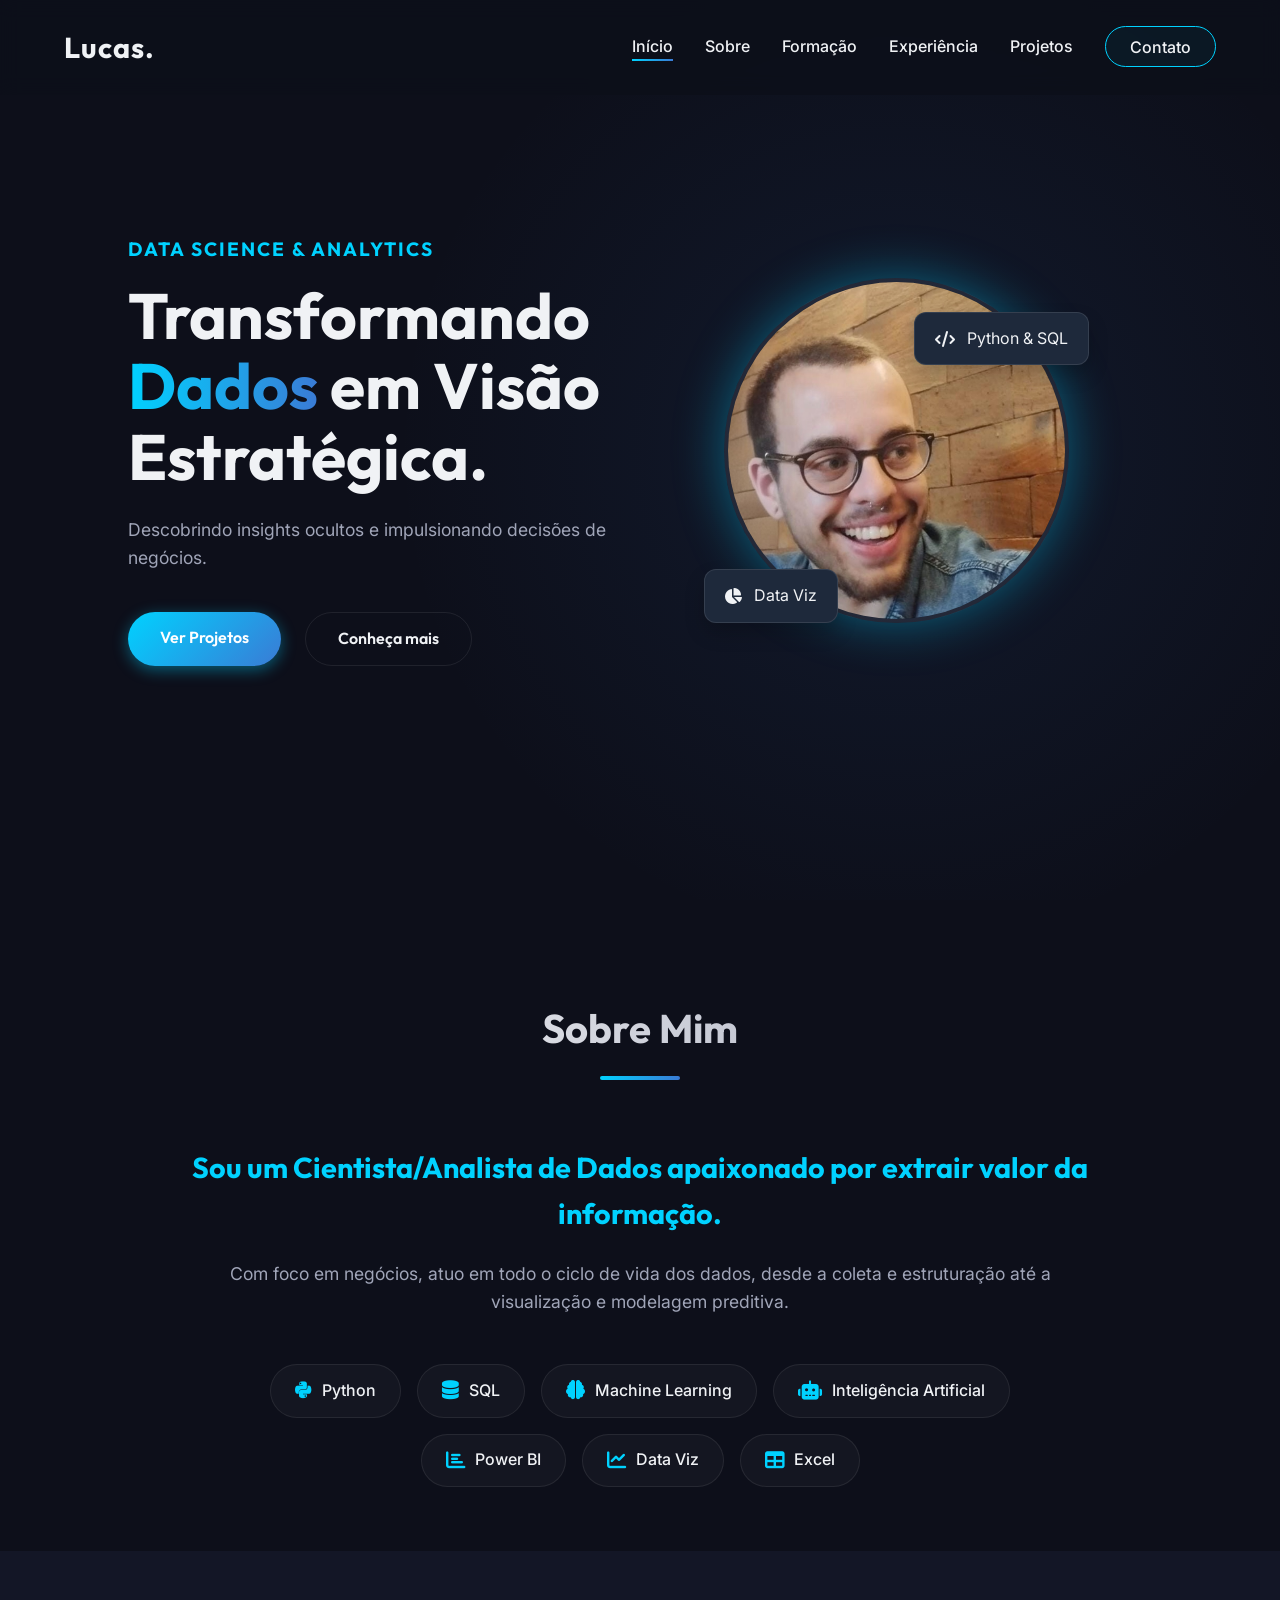
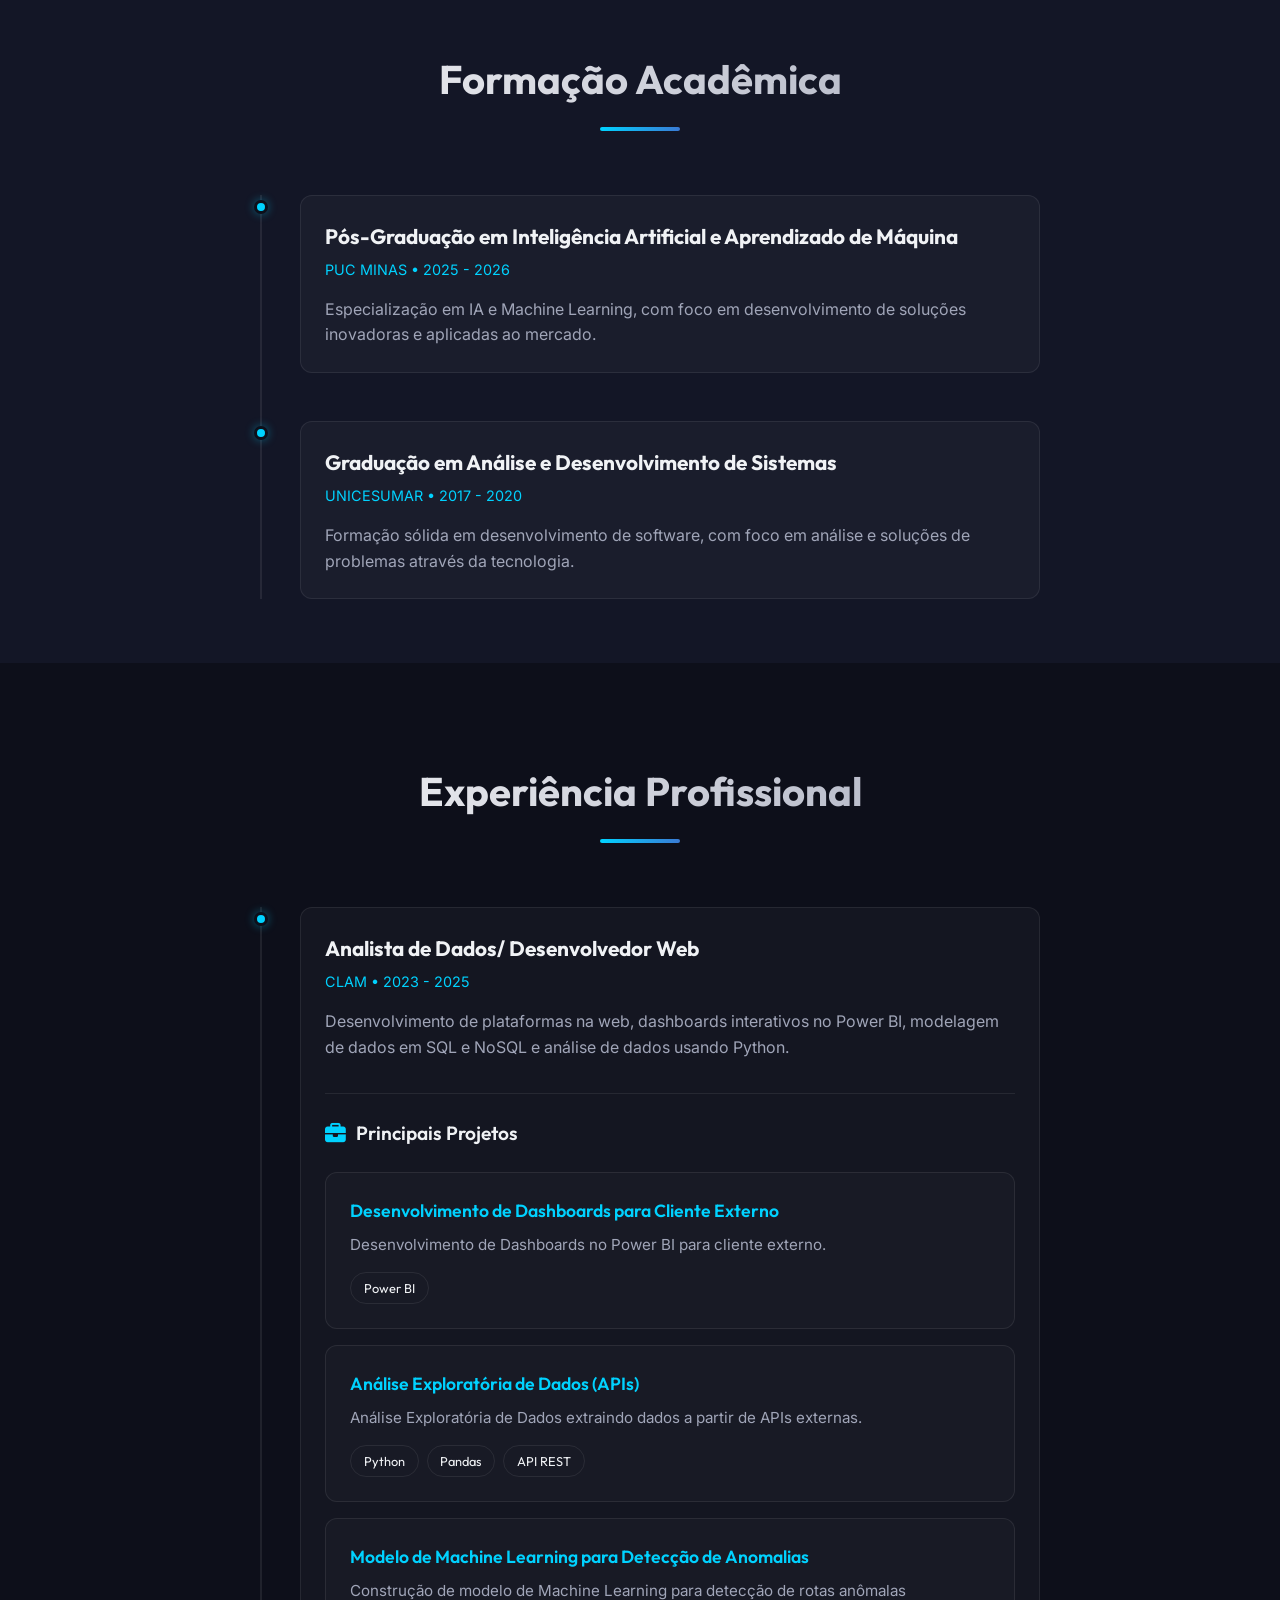
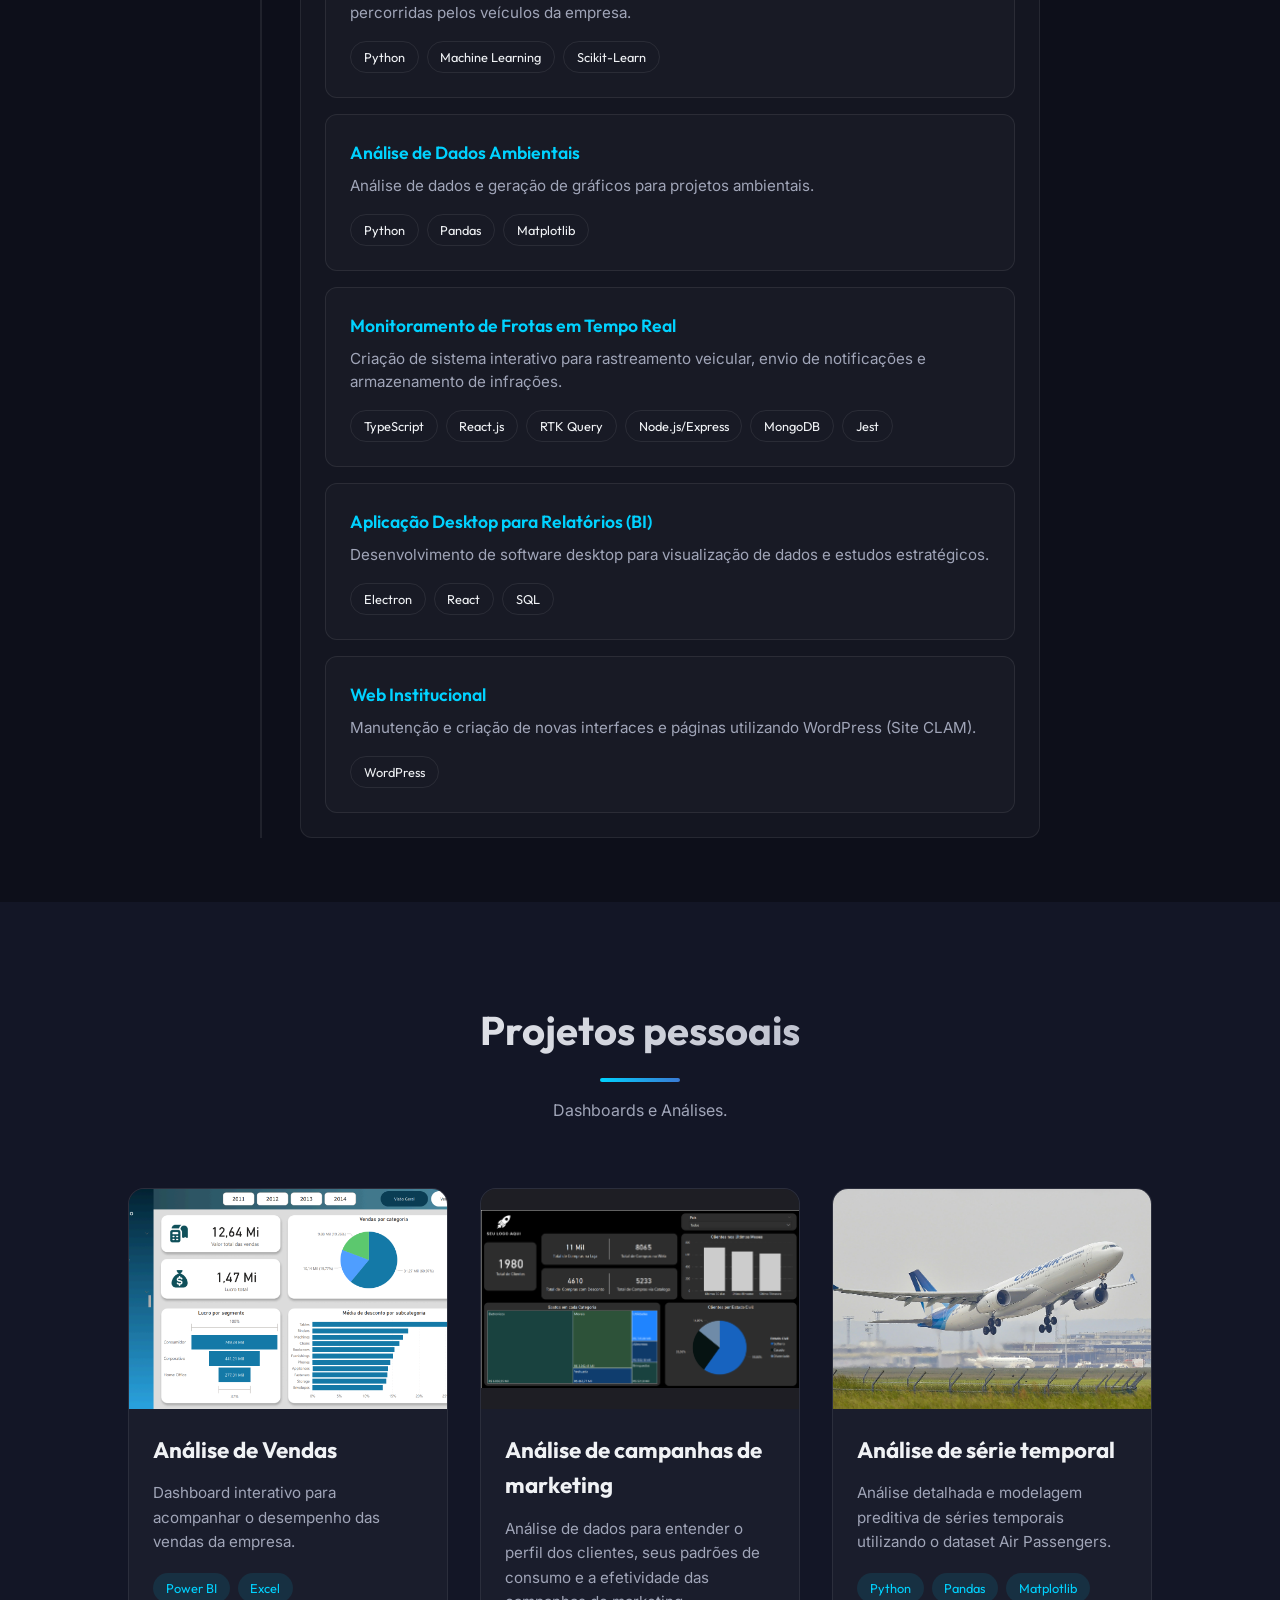
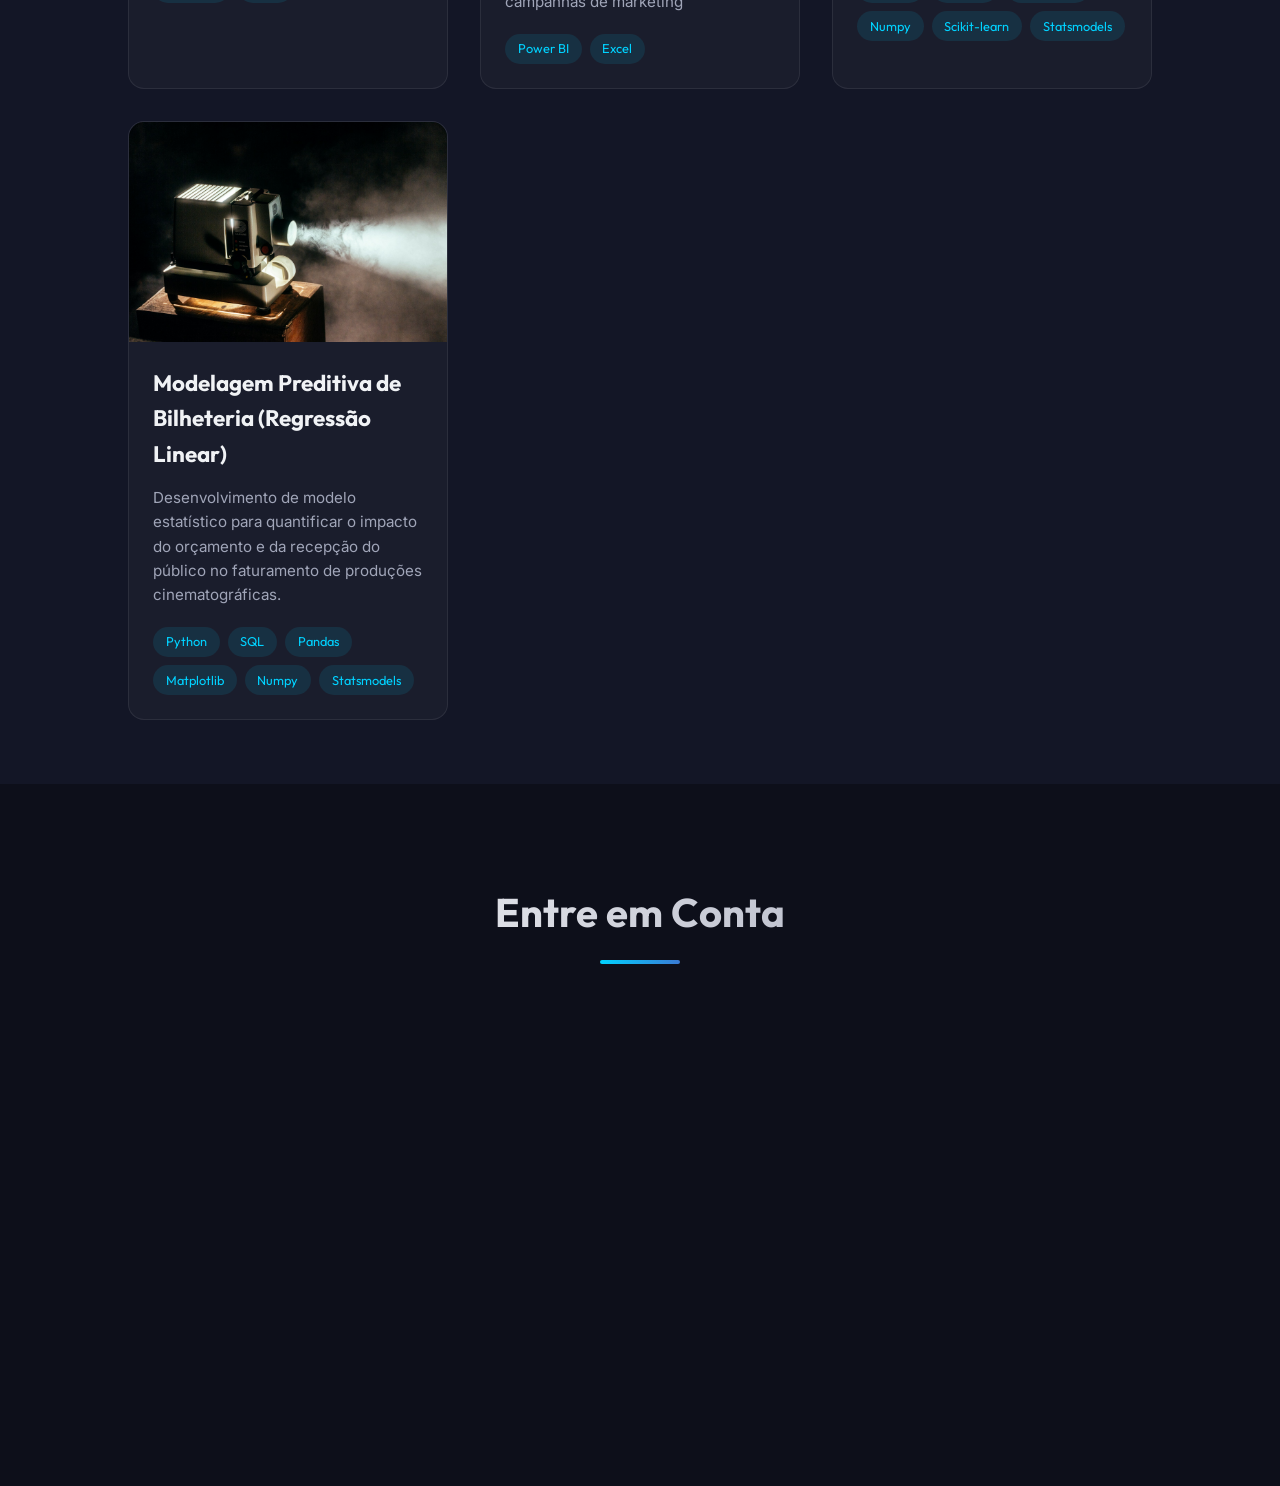
==== index.html @ 78eb1687 "listando projetos" ====
<!DOCTYPE html>
<html lang="pt-BR">

<head>
    <meta charset="UTF-8">
    <meta name="viewport" content="width=device-width, initial-scale=1.0">
    <title>Spacelook Tech | Portfolio</title>
    <link rel="stylesheet" href="style.css">
    <link
        href="https://fonts.googleapis.com/css2?family=Inter:wght@300;400;600;800&family=Outfit:wght@400;700&display=swap"
        rel="stylesheet">
    <link rel="stylesheet" href="https://cdnjs.cloudflare.com/ajax/libs/font-awesome/6.4.0/css/all.min.css">
</head>

<body>
    <header id="header">
        <div class="logo">
            <a href="#" class="logo">Lucas<span class="dot">.</span></a>
            <!-- <span class="logo-space">Space</span><span class="logo-look">look</span><span class="logo-tech">.tech</span> -->
        </div>
        <nav>
            <ul class="nav-links">
                <li><a href="#home">Início</a></li>
                <li><a href="#about">Sobre</a></li>
                <li><a href="#education">Formação</a></li>
                <li><a href="#experience">Experiência</a></li>
                <li><a href="#projects">Projetos</a></li>
                <li><a href="#contact" class="btn-contact">Contato</a></li>
            </ul>
        </nav>
        <div class="menu-toggle"><i class="fas fa-bars"></i></div>
    </header>

    <main>
        <!-- Banner Inicial -->
        <section id="home" class="hero">
            <div class="hero-content">
                <h2 class="subtitle">Data Science & Analytics</h2>
                <h1 class="title">Transformando <span class="highlight">Dados</span> em Visão Estratégica.</h1>
                <p class="description">Descobrindo insights ocultos e impulsionando decisões de negócios.</p>
                <div class="hero-buttons">
                    <a href="#projects" class="btn btn-primary">Ver Projetos</a>
                    <a href="#about" class="btn btn-secondary">Conheça mais</a>
                </div>
            </div>
            <div class="hero-image" style="animation-delay: 0.2s;">
                <div class="image-wrapper">
                    <img src="assets/image.jpg" alt="Lucas - Data Science">
                    <div class="floating-card card-1">
                        <i class="fas fa-code"></i>
                        <span>Python & SQL</span>
                    </div>
                    <div class="floating-card card-2">
                        <i class="fas fa-chart-pie"></i>
                        <span>Data Viz</span>
                    </div>
                </div>
            </div>
        </section>

        <!-- Sobre -->
        <section id="about" class="section">
            <div class="section-header">
                <h2>Sobre Mim</h2>
                <div class="divider"></div>
            </div>
            <div class="about-container">
                <div class="about-text scroll-reveal">
                    <h3>Sou um Cientista/Analista de Dados apaixonado por extrair valor da informação.</h3>
                    <p>Com foco em negócios, atuo em todo o ciclo de
                        vida dos dados, desde a coleta e estruturação até a visualização e modelagem preditiva.</p>
                    <div class="skills-grid">
                        <div class="skill-item"><i class="fab fa-python"></i> Python</div>
                        <div class="skill-item"><i class="fas fa-database"></i> SQL</div>
                        <div class="skill-item"><i class="fas fa-brain"></i> Machine Learning</div>
                        <div class="skill-item"><i class="fas fa-robot"></i> Inteligência Artificial</div>
                        <div class="skill-item"><i class="fas fa-chart-bar"></i> Power BI</div>
                        <div class="skill-item"><i class="fas fa-chart-line"></i> Data Viz</div>
                        <div class="skill-item"><i class="fas fa-table"></i> Excel</div>
                    </div>
                </div>
            </div>
        </section>

        <!-- Formação Acadêmica -->
        <section id="education" class="section alt-bg">
            <div class="section-header">
                <h2>Formação Acadêmica</h2>
                <div class="divider"></div>
            </div>
            <div class="timeline scroll-reveal">
                <!-- Add more timeline items as needed based on resume -->
                <div class="timeline-item">
                    <div class="timeline-dot"></div>
                    <div class="timeline-content">
                        <h4>Pós-Graduação em Inteligência Artificial e Aprendizado de Máquina</h4>
                        <span class="timeline-date">PUC MINAS • 2025 - 2026</span>
                        <p>Especialização em IA e Machine Learning, com foco em desenvolvimento de soluções inovadoras e
                            aplicadas ao mercado.</p>
                    </div>
                </div>
                <div class="timeline-item">
                    <div class="timeline-dot"></div>
                    <div class="timeline-content">
                        <h4>Graduação em Análise e Desenvolvimento de Sistemas</h4>
                        <span class="timeline-date">UNICESUMAR • 2017 - 2020</span>
                        <p> Formação sólida em desenvolvimento de software, com foco em análise e soluções de problemas
                            através da tecnologia.</p>
                    </div>
                </div>

            </div>
        </section>

        <!-- Experiência Profissional -->
        <section id="experience" class="section">
            <div class="section-header">
                <h2>Experiência Profissional</h2>
                <div class="divider"></div>
            </div>
            <div class="timeline scroll-reveal">

                <div class="timeline-item">
                    <div class="timeline-dot"></div>
                    <div class="timeline-content">
                        <h4>Analista de Dados/ Desenvolvedor Web</h4>
                        <span class="timeline-date">CLAM • 2023 - 2025</span>
                        <p>Desenvolvimento de plataformas na web, dashboards interativos no Power BI, modelagem de dados
                            em SQL e NoSQL e análise de dados usando Python.</p>

                        <div class="experience-projects">
                            <div class="ep-header">
                                <i class="fas fa-briefcase"></i> Principais Projetos
                            </div>
                            <div class="ep-list">
                                <div class="ep-card">
                                    <h5 class="ep-title">Desenvolvimento de Dashboards para Cliente Externo</h5>
                                    <p class="ep-desc">Desenvolvimento de Dashboards no Power BI para cliente externo.
                                    </p>
                                    <div class="ep-tags">
                                        <span>Power BI</span>
                                    </div>
                                </div>
                                <div class="ep-card">
                                    <h5 class="ep-title">Análise Exploratória de Dados (APIs)</h5>
                                    <p class="ep-desc">Análise Exploratória de Dados extraindo dados a partir de APIs
                                        externas.</p>
                                    <div class="ep-tags">
                                        <span>Python</span>
                                        <span>Pandas</span>
                                        <span>API REST</span>
                                    </div>
                                </div>
                                <div class="ep-card">
                                    <h5 class="ep-title">Modelo de Machine Learning para Detecção de Anomalias</h5>
                                    <p class="ep-desc">Construção de modelo de Machine Learning para detecção de rotas
                                        anômalas percorridas pelos veículos da empresa.</p>
                                    <div class="ep-tags">
                                        <span>Python</span>
                                        <span>Machine Learning</span>
                                        <span>Scikit-Learn</span>
                                    </div>
                                </div>
                                <div class="ep-card">
                                    <h5 class="ep-title">Análise de Dados Ambientais</h5>
                                    <p class="ep-desc">Análise de dados e geração de gráficos para projetos ambientais.
                                    </p>
                                    <div class="ep-tags">
                                        <span>Python</span>
                                        <span>Pandas</span>
                                        <span>Matplotlib</span>
                                    </div>
                                </div>
                                <div class="ep-card">
                                    <h5 class="ep-title">Monitoramento de Frotas em Tempo Real</h5>
                                    <p class="ep-desc">Criação de sistema interativo para rastreamento veicular, envio
                                        de notificações e armazenamento de infrações.</p>
                                    <div class="ep-tags">
                                        <span>TypeScript</span>
                                        <span>React.js</span>
                                        <span>RTK Query</span>
                                        <span>Node.js/Express</span>
                                        <span>MongoDB</span>
                                        <span>Jest</span>
                                    </div>
                                </div>
                                <div class="ep-card">
                                    <h5 class="ep-title">Aplicação Desktop para Relatórios (BI)</h5>
                                    <p class="ep-desc">Desenvolvimento de software desktop para visualização de dados e
                                        estudos estratégicos.</p>
                                    <div class="ep-tags">
                                        <span>Electron</span>
                                        <span>React</span>
                                        <span>SQL</span>
                                    </div>
                                </div>
                                <div class="ep-card">
                                    <h5 class="ep-title">Web Institucional</h5>
                                    <p class="ep-desc">Manutenção e criação de novas interfaces e páginas utilizando
                                        WordPress (Site CLAM).</p>
                                    <div class="ep-tags">
                                        <span>WordPress</span>
                                    </div>
                                </div>
                            </div>
                        </div>
                    </div>
                </div>
            </div>
        </section>

        <!-- Projetos -->
        <section id="projects" class="section alt-bg">
            <div class="section-header">
                <h2>Projetos pessoais</h2>
                <div class="divider"></div>
                <p class="section-subtitle">Dashboards e Análises.</p>
            </div>
            <div class="projects-grid">
                <!-- Project 1 -->
                <a href="https://app.powerbi.com/view?r=eyJrIjoiY2Q0MjJhMTUtYzUzMC00MTEzLWE0NzktNjc4MjZjNGRjZDllIiwidCI6IjQ3OWEyMjY3LTQ1OWMtNDJhMi04ZTVkLTk3NDQ3MDUxNTI2ZiJ9"
                    target="_blank" class="project-card scroll-reveal">
                    <div class="project-img-wrapper">
                        <img src="Dashboards/Vendas.png" alt="Dashboard 1" class="project-img">
                        <div class="project-overlay">
                            <i class="fas fa-external-link-alt"></i>
                        </div>
                    </div>
                    <div class="project-info">
                        <h3>Análise de Vendas</h3>
                        <p>Dashboard interativo para acompanhar o desempenho das vendas da empresa.</p>
                        <div class="project-tags">
                            <span>Power BI</span><span>Excel</span>
                        </div>
                    </div>
                </a>
                <!-- Project 2 -->
                <a href="https://app.powerbi.com/view?r=eyJrIjoiMmMyYzk4ZmUtMTMyYS00ZWE2LWFkNzAtMWEyNDc3YTUyMjNkIiwidCI6IjQ3OWEyMjY3LTQ1OWMtNDJhMi04ZTVkLTk3NDQ3MDUxNTI2ZiJ9"
                    target="_blank" class="project-card scroll-reveal">
                    <div class="project-img-wrapper" style="background: #1e1e24;">
                        <img src="Dashboards/Marketing.png" alt="Dashboard 2" class="project-img"
                            style="object-fit: contain;">
                        <div class="project-overlay">
                            <i class="fas fa-external-link-alt"></i>
                        </div>
                    </div>
                    <div class="project-info">
                        <h3>Análise de campanhas de marketing</h3>
                        <p>Análise de dados para entender o perfil dos clientes, seus padrões de consumo e a efetividade
                            das campanhas de marketing</p>
                        <div class="project-tags">
                            <span>Power BI</span><span>Excel</span>
                        </div>
                    </div>
                </a>
                <!-- Project 3 -->
                <a href="https://github.com/LucasPeil/Air-Passengers" target="_blank"
                    class="project-card scroll-reveal">
                    <div class="project-img-wrapper">
                        <img src="Dashboards/Aviao.jpg" alt="Dashboard 3" class="project-img">
                        <div class="project-overlay">
                            <i class="fas fa-external-link-alt"></i>
                        </div>
                    </div>
                    <div class="project-info">
                        <h3>Análise de série temporal</h3>
                        <p>Análise detalhada e modelagem preditiva de séries temporais utilizando o dataset Air
                            Passengers.</p>
                        <div class="project-tags">
                            <span>Python</span><span>Pandas</span><span>Matplotlib</span><span>Numpy</span><span>Scikit-learn</span><span>Statsmodels</span>
                        </div>
                    </div>
                </a>
                <!-- Project 4 -->
                <a href="https://github.com/LucasPeil/movies_analysis" target="_blank"
                    class="project-card scroll-reveal">
                    <div class="project-img-wrapper">
                        <img src="Dashboards/Filmes.jpg" alt="Dashboard 4" class="project-img">
                        <div class="project-overlay">
                            <i class="fas fa-external-link-alt"></i>
                        </div>
                    </div>
                    <div class="project-info">
                        <h3>Modelagem Preditiva de Bilheteria (Regressão Linear)</h3>
                        <p>Desenvolvimento de modelo estatístico para quantificar o impacto do orçamento e da recepção
                            do público no faturamento de produções cinematográficas.</p>
                        <div class="project-tags">
                            <span>Python</span><span>SQL</span><span>Pandas</span><span>Matplotlib</span><span>Numpy</span><span>Statsmodels</span>
                        </div>
                    </div>
                </a>
                <!-- Project 5 -->
                <!-- <div class="project-card scroll-reveal">
                    <div class="project-img-wrapper">
                        <img src="Dashboards/dashboard5.png" alt="Dashboard 5" class="project-img">
                        <div class="project-overlay">
                            <i class="fas fa-search-plus"></i>
                        </div>
                    </div>
                    <div class="project-info">
                        <h3>Churn Prediction</h3>
                        <p>Resultados do modelo de machine learning para evasão de clientes.</p>
                        <div class="project-tags">
                            <span>Scikit-Learn</span><span>Streamlit</span>
                        </div>
                    </div>
                </div> -->
            </div>
        </section>

        <!-- Contato -->
        <section id="contact" class="section">
            <div class="section-header">
                <h2>Entre em Conta</h2>
                <div class="divider"></div>
            </div>
            <div class="contact-container scroll-reveal">
                <div class="contact-info">
                    <h3>Vamos construir soluções guiadas a dados?</h3>
                    <p>Sinta-se à vontade para me contatar. Busco sempre novos desafios e oportunidades de usar os dados
                        a favor do seu negócio.</p>
                    <div class="contact-item">
                        <i class="fab fa-whatsapp"></i>
                        <span>(53) 98115-7066</span>
                    </div>
                    <div class="contact-item">
                        <i class="fab fa-linkedin"></i>
                        <span>linkedin.com/in/lucas-peil-169a80239/</span>
                    </div>
                    <div class="contact-item">
                        <i class="fab fa-github"></i>
                        <span>github.com/LucasPeil</span>
                    </div>
                </div>
                <form class="contact-form" id="whatsappForm">
                    <div class="form-group">
                        <input type="text" id="waName" required placeholder="Seu Nome">
                    </div>
                    <div class="form-group">
                        <textarea id="waMessage" rows="5" maxlength="150" required
                            placeholder="Sua Mensagem (máx. 150 caracteres)"></textarea>
                        <div id="charCount" class="char-counter">0 / 150 caracteres</div>
                    </div>
                    <button type="submit" class="btn btn-whatsapp submit-btn">Enviar pelo WhatsApp <i
                            class="fab fa-whatsapp"></i></button>
                </form>
            </div>
        </section>
    </main>

    <!-- <footer>
        <div class="footer-content">
            <div class="footer-logo">Spacelook<span>.tech</span></div>
            <p>&copy; 2026 Spacelook Tech. Todos os direitos reservados.</p>
        </div>
    </footer> -->

    <!-- Image Modal -->
    <div id="imageModal" class="modal">
        <span class="close-modal">&times;</span>
        <img class="modal-content" id="expandedImg">
        <div id="caption"></div>
    </div>

    <script src="script.js"></script>
</body>

</html>
---- style.css ----
/* Base Styles & Variables */
:root {
    --bg-color: #0d0f1a;
    --bg-alt: #131626;
    --bg-secondary: #1e293b;
    --glass-border: rgba(255, 255, 255, 0.1);
    --text-main: #f0f2f5;
    --text-muted: #a0a5b8;
    --accent-1: #00d2ff;
    --accent-2: #3a7bd5;
    --accent-glow: rgba(0, 210, 255, 0.4);
    --card-bg: rgba(255, 255, 255, 0.03);
    --border-color: rgba(255, 255, 255, 0.08);
    --font-heading: 'Outfit', sans-serif;
    --font-body: 'Inter', sans-serif;
}

* {
    margin: 0;
    padding: 0;
    box-sizing: border-box;
}

html {
    scroll-behavior: smooth;
}

body {
    background-color: var(--bg-color);
    color: var(--text-main);
    font-family: var(--font-body);
    line-height: 1.6;
    overflow-x: hidden;
}

h1,
h2,
h3,
h4,
.logo {
    font-family: var(--font-heading);
}

a {
    text-decoration: none;
    color: inherit;
}

ul {
    list-style: none;
}

/* Header & Nav */
header {
    position: fixed;
    top: 0;
    left: 0;
    width: 100%;
    padding: 1.5rem 5%;
    display: flex;
    justify-content: space-between;
    align-items: center;
    z-index: 1000;
    transition: all 0.3s ease;
    backdrop-filter: blur(10px);
    background: rgba(13, 15, 26, 0.8);
    border-bottom: 1px solid transparent;
}

header.scrolled {
    padding: 1rem 5%;
    border-bottom: 1px solid var(--border-color);
    box-shadow: 0 4px 30px rgba(0, 0, 0, 0.5);
}

.logo {
    font-size: 1.8rem;
    font-weight: 700;
    letter-spacing: 1px;
}

.logo-space {
    color: var(--text-main);
}

.logo-look {
    color: var(--accent-1);
}

.logo-tech {
    color: var(--text-muted);
    font-size: 1.2rem;
    font-weight: 400;
}

.nav-links {
    display: flex;
    gap: 2rem;
    align-items: center;
}

.nav-links a {
    font-size: 1rem;
    font-weight: 500;
    transition: color 0.3s ease;
    position: relative;
}

.nav-links a:not(.btn-contact)::after {
    content: '';
    position: absolute;
    width: 0;
    height: 2px;
    bottom: -5px;
    left: 0;
    background: linear-gradient(90deg, var(--accent-1), var(--accent-2));
    transition: width 0.3s ease;
}

.nav-links a:not(.btn-contact):hover::after,
.nav-links a.active::after {
    width: 100%;
}

.nav-links a:hover {
    color: var(--accent-1);
}

.btn-contact {
    padding: 0.6rem 1.5rem;
    border: 1px solid var(--accent-1);
    border-radius: 30px;
    background: rgba(0, 210, 255, 0.05);
    transition: all 0.3s ease;
}

.btn-contact:hover {
    background: var(--accent-1);
    color: #000;
    box-shadow: 0 0 15px var(--accent-glow);
}

.menu-toggle {
    display: none;
    font-size: 1.5rem;
    cursor: pointer;
}

/* Buttons */
.btn {
    display: inline-block;
    padding: 0.8rem 2rem;
    border-radius: 30px;
    font-weight: 600;
    font-family: var(--font-heading);
    transition: all 0.3s ease;
    cursor: pointer;
    border: none;
    outline: none;
}

.btn-primary {
    background: linear-gradient(135deg, var(--accent-1), var(--accent-2));
    color: #fff;
    box-shadow: 0 4px 15px var(--accent-glow);
}

.btn-primary:hover {
    transform: translateY(-3px);
    box-shadow: 0 8px 25px var(--accent-glow);
}

.btn-whatsapp {
    background: linear-gradient(135deg, #25D366, #128C7E);
    border: none;
    color: #fff;
    box-shadow: 0 4px 15px rgba(37, 211, 102, 0.4);
}

.btn-whatsapp:hover {
    transform: translateY(-3px);
    box-shadow: 0 8px 25px rgba(37, 211, 102, 0.6);
}

.btn-secondary {
    background: transparent;
    border: 1px solid var(--border-color);
    color: var(--text-main);
}

.btn-secondary:hover {
    border-color: var(--accent-1);
    color: var(--accent-1);
    background: rgba(0, 210, 255, 0.05);
}

/* Sections */
.section {
    padding: 6rem 10% 4rem;
}

.alt-bg {
    background-color: var(--bg-alt);
}

.section-header {
    text-align: center;
    margin-bottom: 4rem;
}

.section-header h2 {
    font-size: 2.5rem;
    margin-bottom: 1rem;
    background: linear-gradient(90deg, #fff, var(--text-muted));
    -webkit-background-clip: text;
    -webkit-text-fill-color: transparent;
}

.divider {
    width: 80px;
    height: 4px;
    background: linear-gradient(90deg, var(--accent-1), var(--accent-2));
    margin: 0 auto;
    border-radius: 2px;
}

.section-subtitle {
    margin-top: 1rem;
    color: var(--text-muted);
}

/* Hero Section */
.hero {
    min-height: 100vh;
    display: flex;
    align-items: center;
    justify-content: space-between;
    padding: 0 10%;
    position: relative;
    overflow: hidden;
}

.hero::before {
    content: '';
    position: absolute;
    top: 0;
    left: 0;
    width: 100%;
    height: 100%;
    background: radial-gradient(circle at 70% 50%, rgba(58, 123, 213, 0.1) 0%, rgba(13, 15, 26, 0) 50%);
    z-index: -1;
}

.hero-content {
    flex: 1;
    max-width: 600px;
    z-index: 2;
}

.hero-image {
    flex: 1;
    display: flex;
    justify-content: center;
    position: relative;
}

.subtitle {
    color: var(--accent-1);
    font-size: 1.2rem;
    margin-bottom: 1rem;
    letter-spacing: 2px;
    text-transform: uppercase;
}

.title {
    font-size: 4rem;
    line-height: 1.1;
    margin-bottom: 1.5rem;
}

.highlight {
    background: linear-gradient(90deg, var(--accent-1), var(--accent-2));
    -webkit-background-clip: text;
    -webkit-text-fill-color: transparent;
}

.description {
    font-size: 1.1rem;
    color: var(--text-muted);
    margin-bottom: 2.5rem;
}

.hero-buttons {
    display: flex;
    gap: 1.5rem;
}

/* Hero Graphic / 3D Elements */
.hero-graphic {
    flex: 1;
    position: relative;
    height: 500px;
    display: flex;
    justify-content: center;
    align-items: center;
    z-index: 1;
}

.orb {
    position: absolute;
    border-radius: 50%;
    filter: blur(60px);
    z-index: -1;
}

.orb-1 {
    width: 300px;
    height: 300px;
    background: rgba(0, 210, 255, 0.2);
    top: 10%;
    right: 20%;
    animation: float 8s ease-in-out infinite;
}

.orb-2 {
    width: 250px;
    height: 250px;
    background: rgba(58, 123, 213, 0.2);
    bottom: 10%;
    left: 20%;
    animation: float 10s ease-in-out infinite reverse;
}

.glass-card {
    background: rgba(255, 255, 255, 0.05);
    backdrop-filter: blur(16px);
    -webkit-backdrop-filter: blur(16px);
    border: 1px solid rgba(255, 255, 255, 0.1);
    border-radius: 16px;
    padding: 1.5rem;
    box-shadow: 0 4px 30px rgba(0, 0, 0, 0.1);
    position: absolute;
    animation: floatCard 6s ease-in-out infinite;
}

.main-glass {
    width: 280px;
    transform: rotate(-5deg);
    top: 25%;
    right: 15%;
}

.sub-glass {
    width: 200px;
    transform: rotate(5deg);
    bottom: 25%;
    left: 15%;
    animation-delay: 1.5s;
    display: flex;
    align-items: center;
    gap: 15px;
}

.chart-icon,
.data-icon {
    font-size: 2.5rem;
    color: var(--accent-1);
    margin-bottom: 10px;
}

.data-icon {
    margin-bottom: 0;
}

.glass-text {
    width: 100%;
}

.glass-text span {
    font-family: var(--font-heading);
    font-weight: 600;
    display: block;
    margin-bottom: 8px;
}

.progress-bar {
    width: 100%;
    height: 6px;
    background: rgba(255, 255, 255, 0.1);
    border-radius: 3px;
    overflow: hidden;
}

.progress {
    height: 100%;
    background: linear-gradient(90deg, var(--accent-1), var(--accent-2));
    border-radius: 3px;
}

.pulse {
    width: 10px;
    height: 10px;
    background: #00d2ff;
    border-radius: 50%;
    box-shadow: 0 0 0 0 rgba(0, 210, 255, 0.7);
    animation: pulsing 2s infinite;
}

.image-wrapper {
    position: relative;
    width: 400px;
    height: 400px;
}

.hero-image .image-wrapper {
    width: 345px;
    height: 345px;
}

.hero-image img {
    width: 100%;
    height: 100%;
    object-fit: cover;
    border-radius: 50%;
    /* Circular mask */
    border: 4px solid var(--border-color);
    box-shadow: 0 0 50px var(--accent-glow);
}

.floating-card {
    position: absolute;
    background: var(--bg-secondary);
    padding: 0.8rem 1.2rem;
    border-radius: 12px;
    display: flex;
    align-items: center;
    gap: 0.8rem;
    box-shadow: 0 10px 20px rgba(0, 0, 0, 0.2);
    border: 1px solid var(--glass-border);
    animation: float 6s ease-in-out infinite;
}

.card-1 {
    top: 10%;
    right: -20px;
}

.card-2 {
    bottom: 0;
    left: -20px;
    animation-delay: 1.5s;
}


.fade-in-up {
    opacity: 0;
    transform: translateY(30px);
    transition: opacity 0.8s ease-out, transform 0.8s ease-out;
}

.fade-in-up.visible {
    opacity: 1;
    transform: translateY(0);
}

/* @keyframes float {
    0% { transform: translateY(0px); }
    50% { transform: translateY(-20px); }
    100% { transform: translateY(0px); }
} */

@keyframes float {

    0%,
    100% {
        transform: translateY(0);
    }

    50% {
        transform: translateY(-15px);
    }
}

@keyframes floatCard {

    0%,
    100% {
        transform: translateY(0) rotate(var(--rot, -5deg));
    }

    50% {
        transform: translateY(-15px) rotate(var(--rot, -5deg));
    }
}

@keyframes pulsing {
    0% {
        transform: scale(0.95);
        box-shadow: 0 0 0 0 rgba(0, 210, 255, 0.7);
    }

    70% {
        transform: scale(1);
        box-shadow: 0 0 0 10px rgba(0, 210, 255, 0);
    }

    100% {
        transform: scale(0.95);
        box-shadow: 0 0 0 0 rgba(0, 210, 255, 0);
    }
}

/* About Section */
.about-container {
    max-width: 900px;
    margin: 0 auto;
    text-align: center;
}

.about-text h3 {
    font-size: 1.8rem;
    margin-bottom: 1.5rem;
    color: var(--accent-1);
}

.about-text p {
    font-size: 1.1rem;
    color: var(--text-muted);
    margin-bottom: 3rem;
}

.skills-grid {
    display: flex;
    flex-wrap: wrap;
    justify-content: center;
    gap: 1rem;
}

.skill-item {
    background: var(--card-bg);
    border: 1px solid var(--border-color);
    padding: 0.8rem 1.5rem;
    border-radius: 30px;
    display: flex;
    align-items: center;
    gap: 10px;
    font-weight: 500;
    transition: all 0.3s ease;
}

.skill-item i {
    color: var(--accent-1);
    font-size: 1.2rem;
}

.skill-item:hover {
    background: rgba(0, 210, 255, 0.1);
    border-color: var(--accent-1);
    transform: translateY(-3px);
}

/* Timeline (Education & Experience) */
.timeline {
    max-width: 800px;
    margin: 0 auto;
    position: relative;
}

.timeline::before {
    content: '';
    position: absolute;
    top: 0;
    bottom: 0;
    left: 20px;
    width: 2px;
    background: var(--border-color);
}

.timeline-item {
    position: relative;
    padding-left: 60px;
    margin-bottom: 3rem;
}

.timeline-item:last-child {
    margin-bottom: 0;
}

.timeline-dot {
    position: absolute;
    left: 14px;
    top: 5px;
    width: 14px;
    height: 14px;
    border-radius: 50%;
    background: var(--accent-1);
    box-shadow: 0 0 10px var(--accent-glow);
    border: 3px solid var(--bg-color);
}

.timeline-content {
    background: var(--card-bg);
    border: 1px solid var(--border-color);
    border-radius: 12px;
    padding: 1.5rem;
    transition: all 0.3s ease;
}

.timeline-content:hover {
    border-color: rgba(0, 210, 255, 0.5);
    background: rgba(255, 255, 255, 0.05);
}

.timeline-content h4 {
    font-size: 1.3rem;
    margin-bottom: 0.3rem;
}

.timeline-date {
    display: block;
    color: var(--accent-1);
    font-size: 0.9rem;
    margin-bottom: 1rem;
}

.timeline-content p {
    color: var(--text-muted);
}

/* Experience Projects */
.experience-projects {
    margin-top: 2rem;
    padding-top: 1.5rem;
    border-top: 1px solid var(--border-color);
}

.ep-header {
    font-family: var(--font-heading);
    font-size: 1.2rem;
    font-weight: 600;
    margin-bottom: 1.5rem;
    display: flex;
    align-items: center;
    gap: 10px;
    color: var(--text-main);
}

.ep-header i {
    color: var(--accent-1);
    font-size: 1.3rem;
}

.ep-list {
    display: flex;
    flex-direction: column;
    gap: 1rem;
}

.ep-card {
    background: rgba(255, 255, 255, 0.02);
    border: 1px solid var(--border-color);
    border-radius: 12px;
    padding: 1.5rem;
    transition: all 0.3s ease;
}

.ep-card:hover {
    border-color: rgba(0, 210, 255, 0.3);
    background: rgba(255, 255, 255, 0.04);
}

.ep-title {
    font-family: var(--font-heading);
    font-size: 1.1rem;
    color: var(--accent-1);
    margin-bottom: 0.5rem;
    font-weight: 600;
}

.ep-desc {
    color: var(--text-muted) !important;
    font-size: 0.95rem;
    margin-bottom: 1rem !important;
    line-height: 1.5;
}

.ep-tags {
    display: flex;
    flex-wrap: wrap;
    gap: 8px;
}

.ep-tags span {
    font-size: 0.8rem;
    padding: 0.3rem 0.8rem;
    border: 1px solid var(--border-color);
    color: var(--text-main);
    border-radius: 20px;
    font-family: var(--font-heading);
    background: transparent;
}

/* Projects */
.projects-grid {
    display: grid;
    grid-template-columns: repeat(auto-fill, minmax(320px, 1fr));
    gap: 2rem;
}

.project-card {
    background: var(--card-bg);
    border: 1px solid var(--border-color);
    border-radius: 16px;
    overflow: hidden;
    transition: all 0.3s ease;
}

.project-card:hover {
    transform: translateY(-10px);
    border-color: var(--accent-1);
    box-shadow: 0 10px 30px rgba(0, 0, 0, 0.5);
}

.project-img-wrapper {
    position: relative;
    width: 100%;
    height: 220px;
    overflow: hidden;
    background: #000;
}

.project-img {
    width: 100%;
    height: 100%;
    object-fit: cover;
    transition: transform 0.5s ease;
}

.project-overlay {
    position: absolute;
    top: 0;
    left: 0;
    width: 100%;
    height: 100%;
    background: rgba(13, 15, 26, 0.7);
    display: flex;
    justify-content: center;
    align-items: center;
    opacity: 0;
    transition: opacity 0.3s ease;
    cursor: pointer;
}

.project-overlay i {
    font-size: 2rem;
    color: #fff;
    transform: scale(0.5);
    transition: transform 0.3s ease;
}

/* Animacao de zoom removida pois agora o card inteiro e um link */

.project-card:hover .project-overlay {
    opacity: 1;
}

.project-card:hover .project-overlay i {
    transform: scale(1);
}

.project-info {
    padding: 1.5rem;
}

.project-info h3 {
    font-size: 1.4rem;
    margin-bottom: 0.8rem;
}

.project-info p {
    color: var(--text-muted);
    font-size: 0.95rem;
    margin-bottom: 1.2rem;
}

.project-tags {
    display: flex;
    flex-wrap: wrap;
    gap: 8px;
}

.project-tags span {
    font-size: 0.8rem;
    padding: 0.3rem 0.8rem;
    background: rgba(0, 210, 255, 0.1);
    color: var(--accent-1);
    border-radius: 20px;
    font-family: var(--font-heading);
}

/* Contact */
.contact-container {
    display: grid;
    grid-template-columns: 1fr 1fr;
    gap: 4rem;
    max-width: 1000px;
    margin: 0 auto;
}

.contact-info h3 {
    font-size: 2rem;
    margin-bottom: 1rem;
}

.contact-info p {
    color: var(--text-muted);
    margin-bottom: 2rem;
}

.contact-item {
    display: flex;
    align-items: center;
    gap: 1rem;
    margin-bottom: 1.5rem;
    font-size: 1.1rem;
}

.contact-item i {
    color: var(--accent-1);
    font-size: 1.5rem;
    width: 30px;
    text-align: center;
}

.contact-form {
    background: var(--card-bg);
    border: 1px solid var(--border-color);
    padding: 2.5rem;
    border-radius: 16px;
}

.form-group {
    margin-bottom: 1.5rem;
}

.form-group input,
.form-group textarea {
    width: 100%;
    padding: 1rem;
    background: rgba(0, 0, 0, 0.2);
    border: 1px solid var(--border-color);
    border-radius: 8px;
    color: var(--text-main);
    font-family: var(--font-body);
    font-size: 1rem;
    transition: all 0.3s ease;
}

.form-group input:focus,
.form-group textarea:focus {
    outline: none;
    border-color: var(--accent-1);
    background: rgba(0, 210, 255, 0.02);
}

.char-counter {
    display: block;
    text-align: right;
    font-size: 0.85rem;
    color: var(--text-muted);
    margin-top: 5px;
}

.submit-btn {
    width: 100%;
    display: flex;
    justify-content: center;
    align-items: center;
    gap: 10px;
}

/* Footer */
footer {
    background: var(--bg-alt);
    padding: 3rem 10%;
    text-align: center;
    border-top: 1px solid var(--border-color);
}

.footer-logo {
    font-family: var(--font-heading);
    font-size: 1.8rem;
    font-weight: 700;
    margin-bottom: 1rem;
}

.footer-logo span {
    color: var(--accent-1);
    font-family: var(--font-body);
    font-weight: 400;
    font-size: 1.2rem;
}

footer p {
    color: var(--text-muted);
    font-size: 0.9rem;
}

/* Modal for Image Preview */
.modal {
    display: none;
    position: fixed;
    z-index: 2000;
    padding-top: 60px;
    left: 0;
    top: 0;
    width: 100%;
    height: 100%;
    background-color: rgba(0, 0, 0, 0.9);
}

.modal-content {
    margin: auto;
    display: block;
    max-width: 90%;
    max-height: 80vh;
    animation: zoom 0.3s;
    border-radius: 8px;
    box-shadow: 0 0 20px rgba(0, 0, 0, 0.5);
}

#caption {
    margin: auto;
    display: block;
    width: 80%;
    max-width: 700px;
    text-align: center;
    color: #ccc;
    padding: 10px 0;
    height: 150px;
}

.close-modal {
    position: absolute;
    top: 15px;
    right: 35px;
    color: #f1f1f1;
    font-size: 40px;
    font-weight: bold;
    transition: 0.3s;
    cursor: pointer;
}

.close-modal:hover,
.close-modal:focus {
    color: var(--accent-1);
    text-decoration: none;
    cursor: pointer;
}

@keyframes zoom {
    from {
        transform: scale(0.8)
    }

    to {
        transform: scale(1)
    }
}

/* Animations */
.scroll-reveal {
    opacity: 0;
    transform: translateY(40px);
    transition: all 0.8s ease;
}

.scroll-reveal.active {
    opacity: 1;
    transform: translateY(0);
}

/* Responsive */
@media screen and (max-width: 992px) {
    .hero {
        flex-direction: column;
        justify-content: center;
        text-align: center;
        padding-top: 8rem;
    }

    .hero-content {
        margin-bottom: 3rem;
    }

    .hero-buttons {
        justify-content: center;
    }

    .hero-graphic {
        width: 100%;
    }

    .contact-container {
        grid-template-columns: 1fr;
    }
}

@media screen and (max-width: 768px) {
    .menu-toggle {
        display: block;
    }

    .nav-links {
        position: absolute;
        top: 100%;
        left: -100%;
        width: 100%;
        flex-direction: column;
        background: var(--bg-alt);
        padding: 2rem;
        transition: 0.3s ease;
        border-bottom: 1px solid var(--border-color);
    }

    .nav-links.active {
        left: 0;
    }

    .title {
        font-size: 3rem;
    }

    .section {
        padding: 5rem 5% 3rem;
    }
}
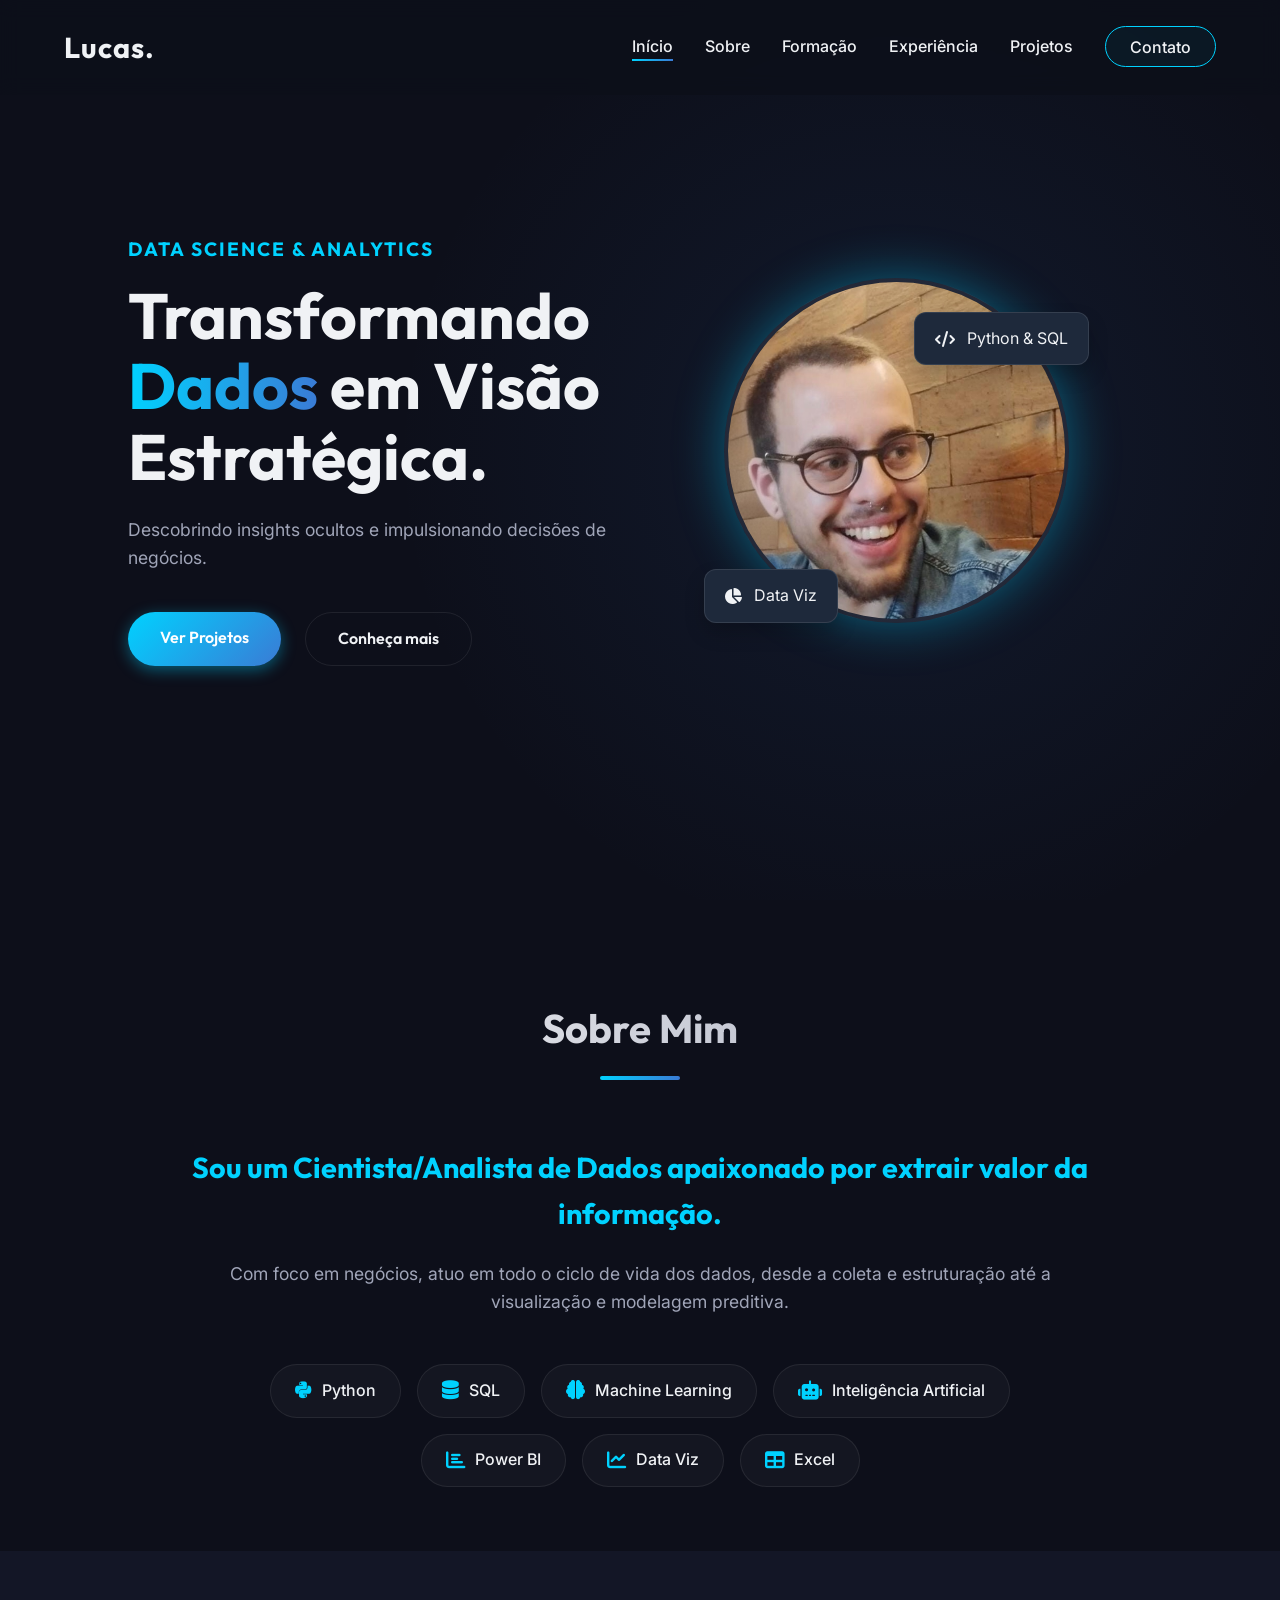
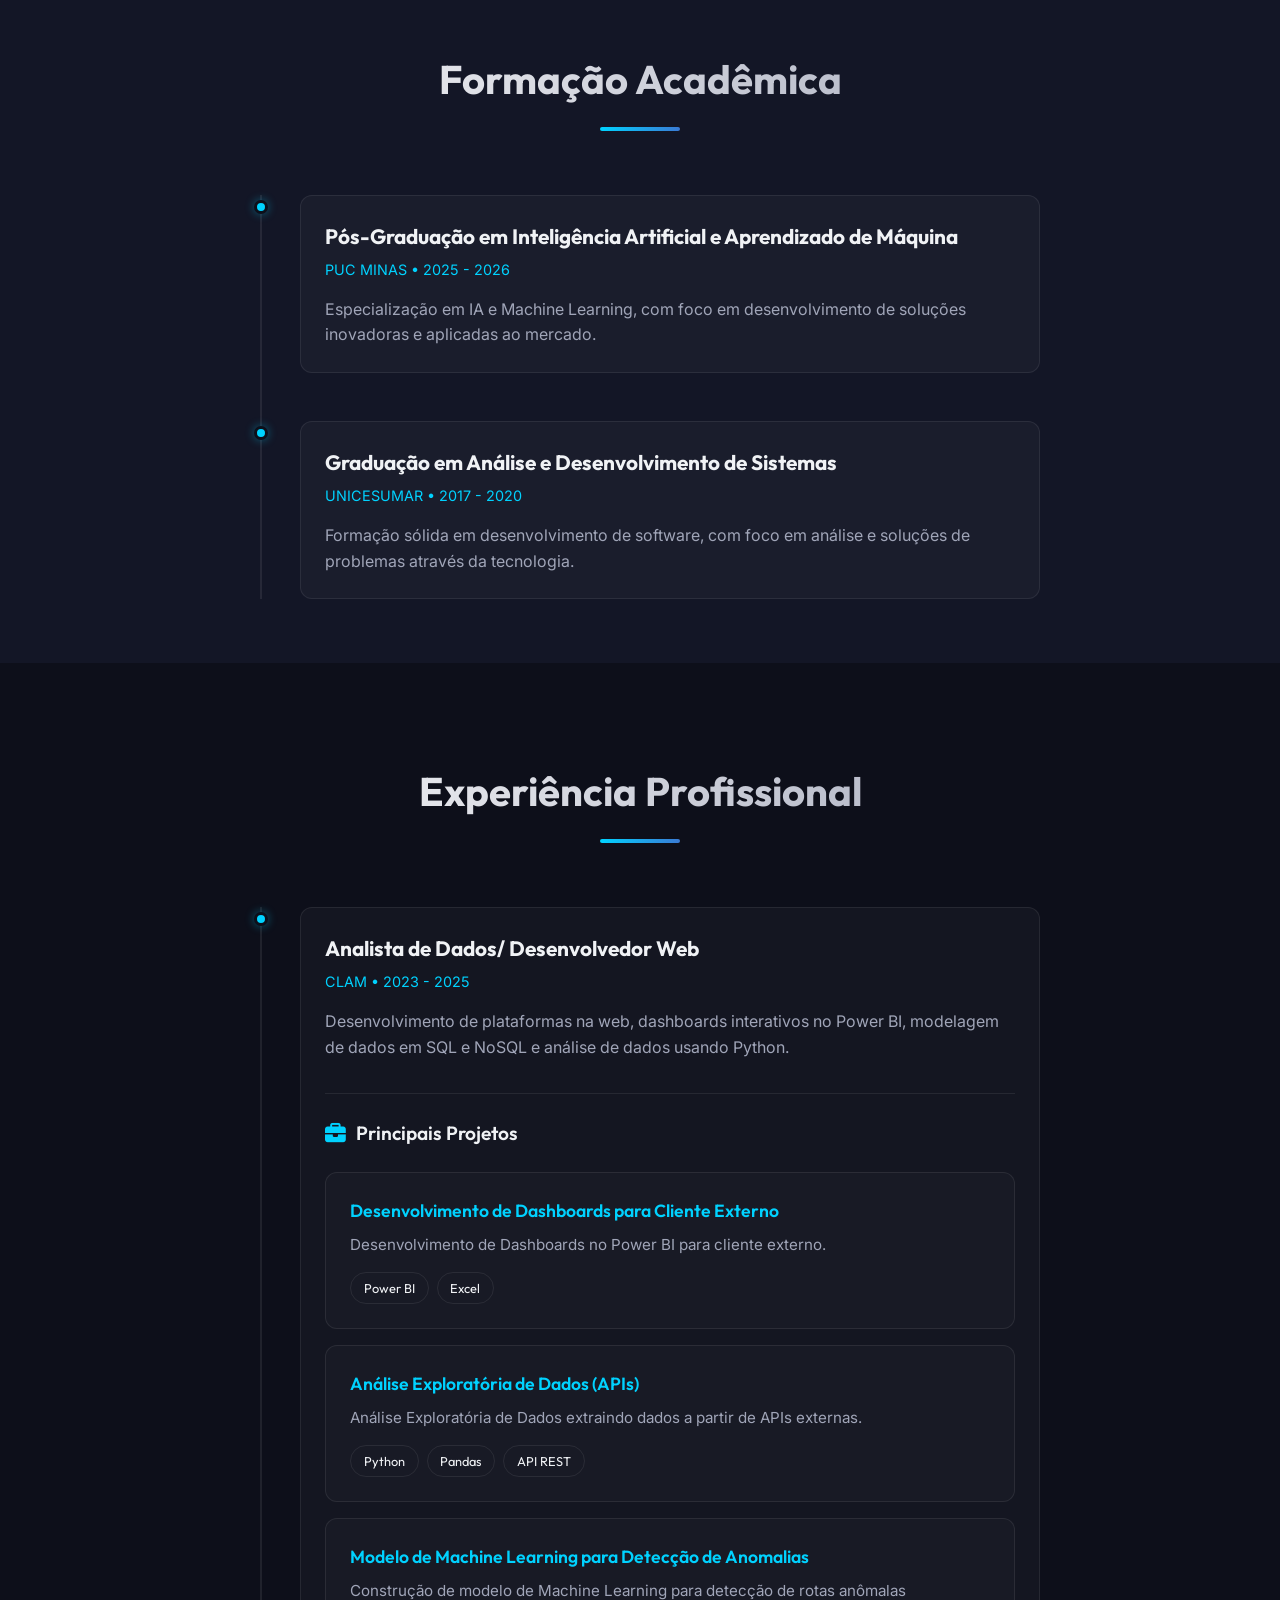
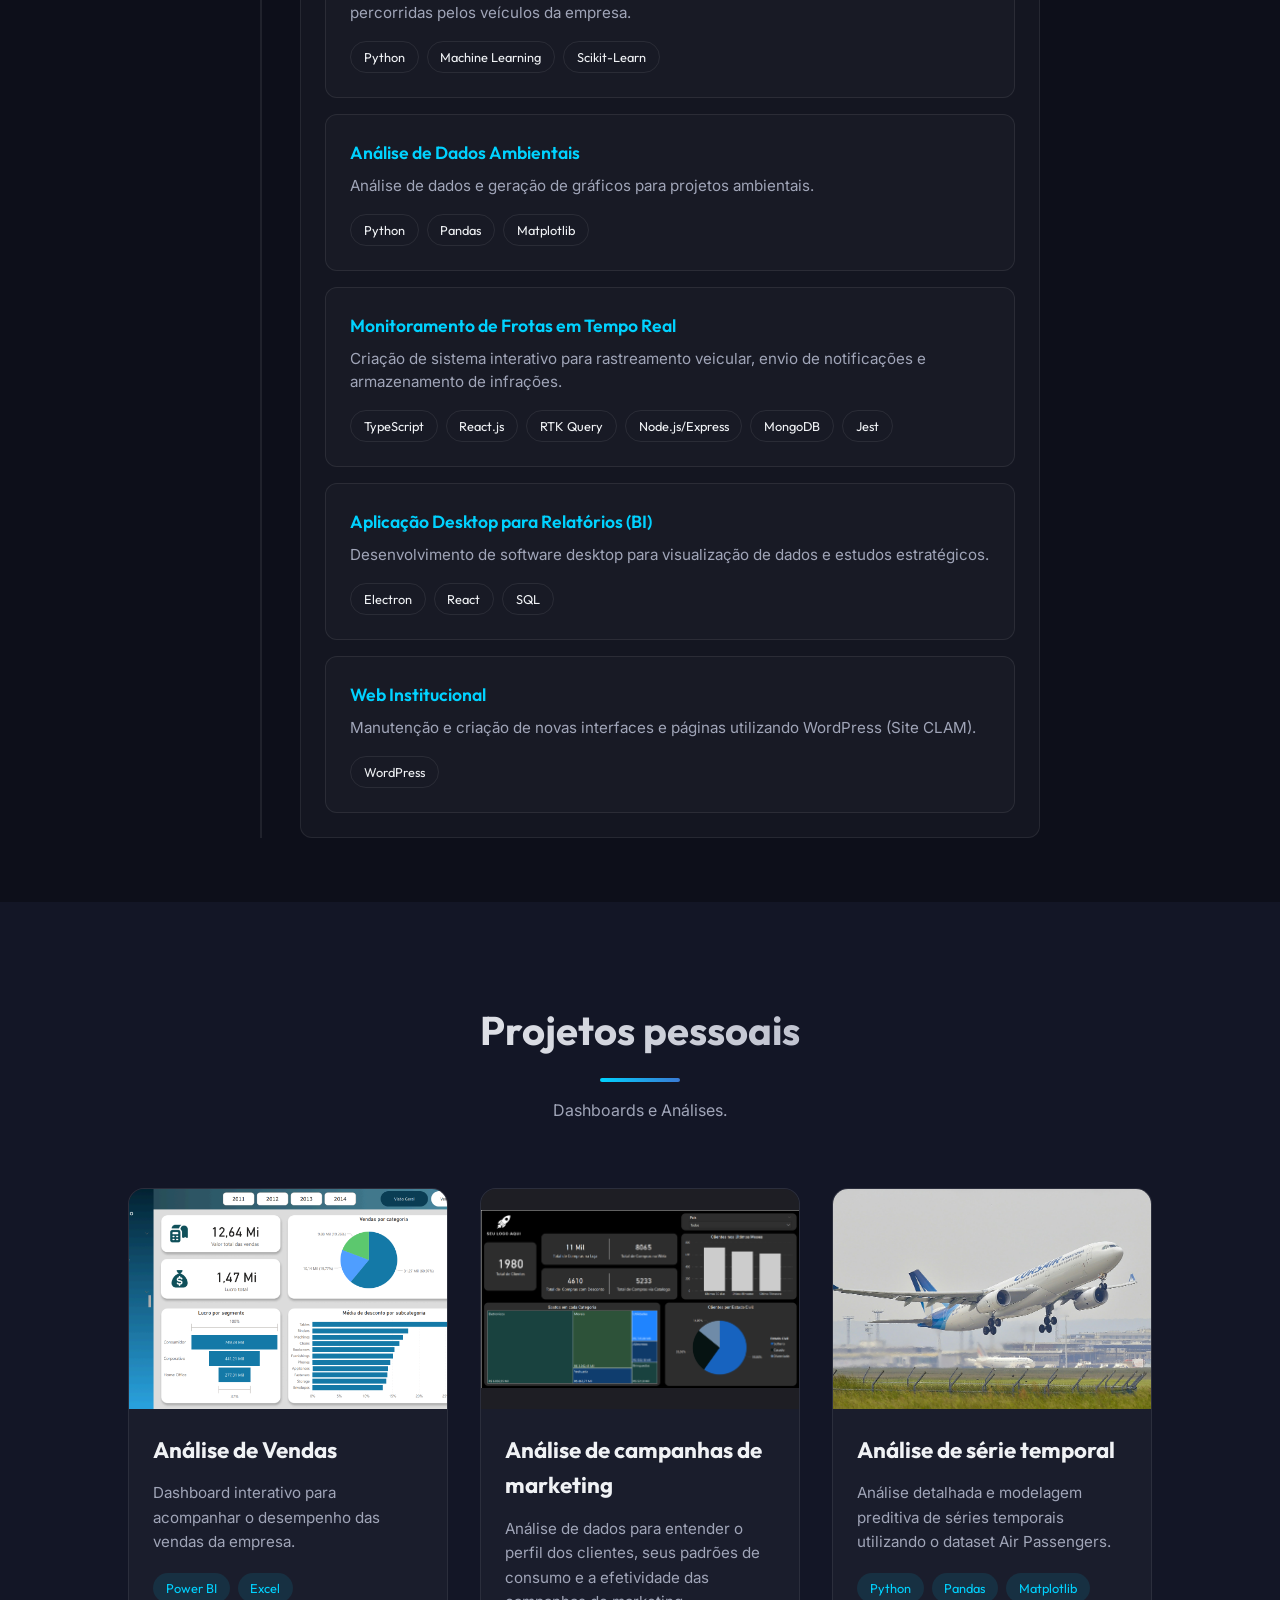
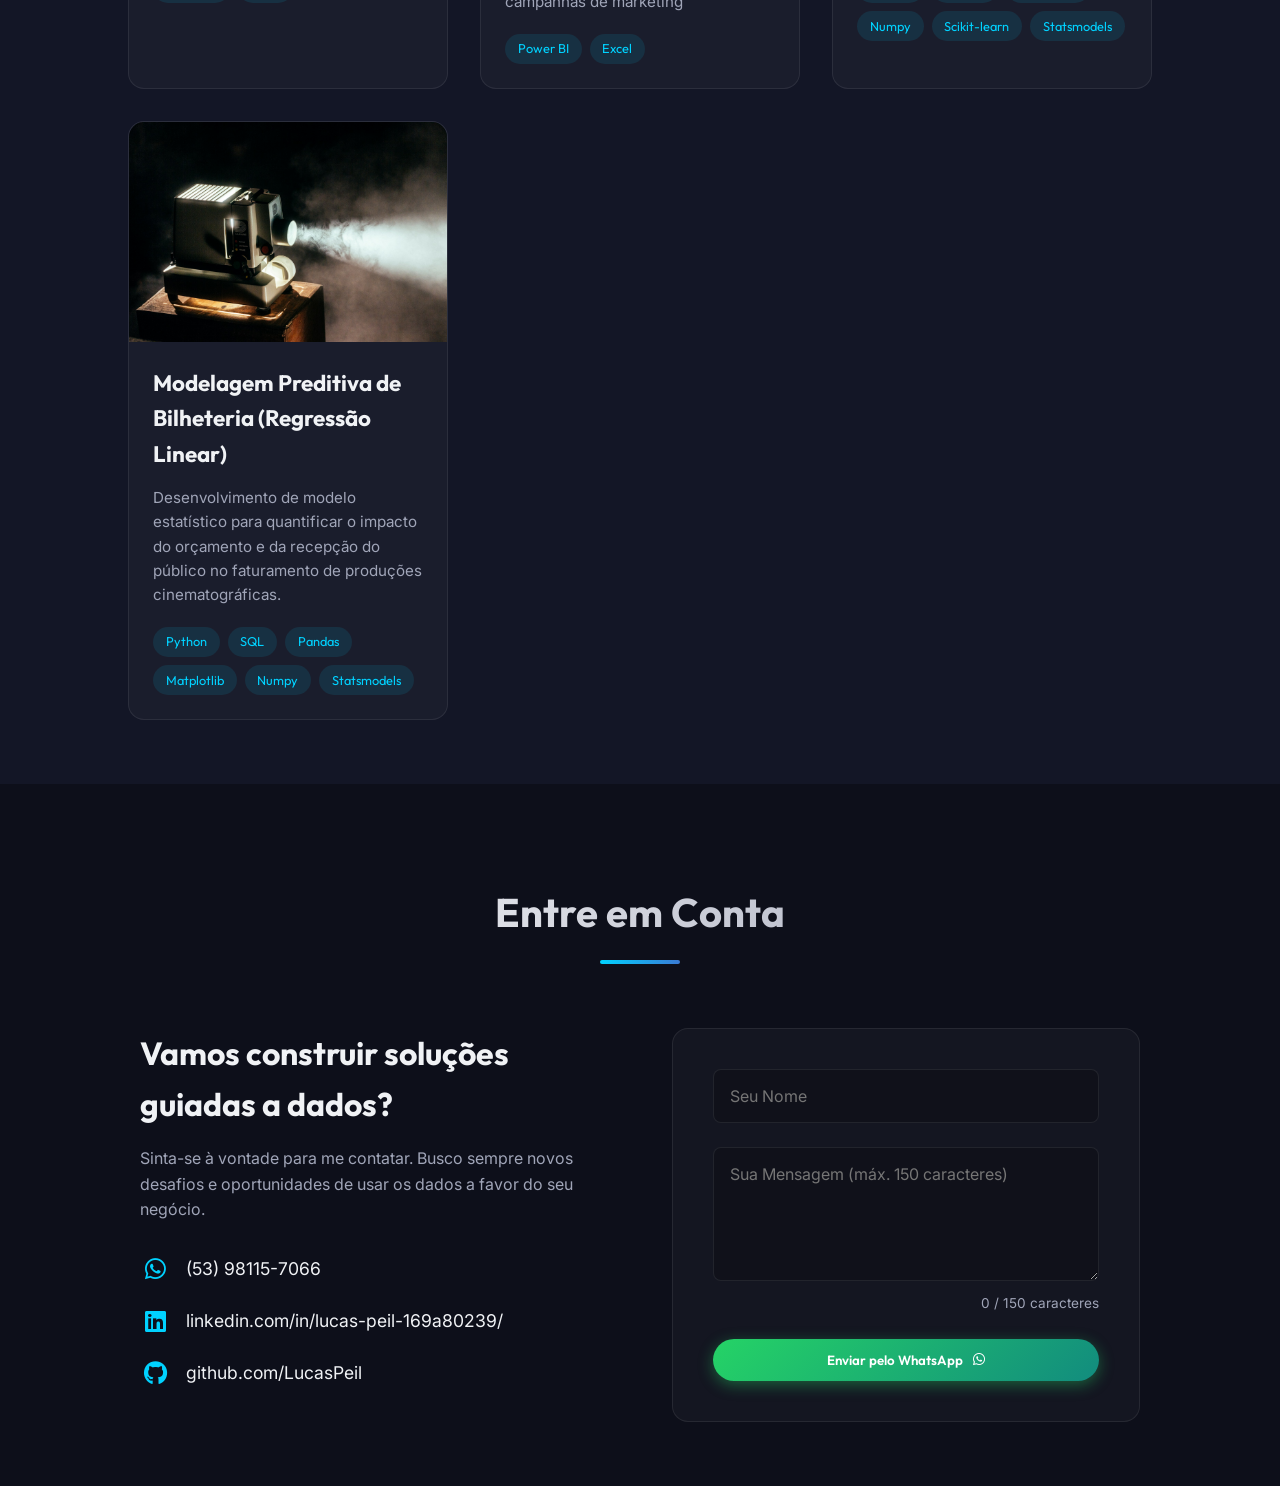
==== commit 3ad14b5f: "listando projetos" ====
--- a/index.html
+++ b/index.html
@@ -139,6 +139,7 @@
                                     </p>
                                     <div class="ep-tags">
                                         <span>Power BI</span>
+                                        <span>Excel</span>
                                     </div>
                                 </div>
                                 <div class="ep-card">
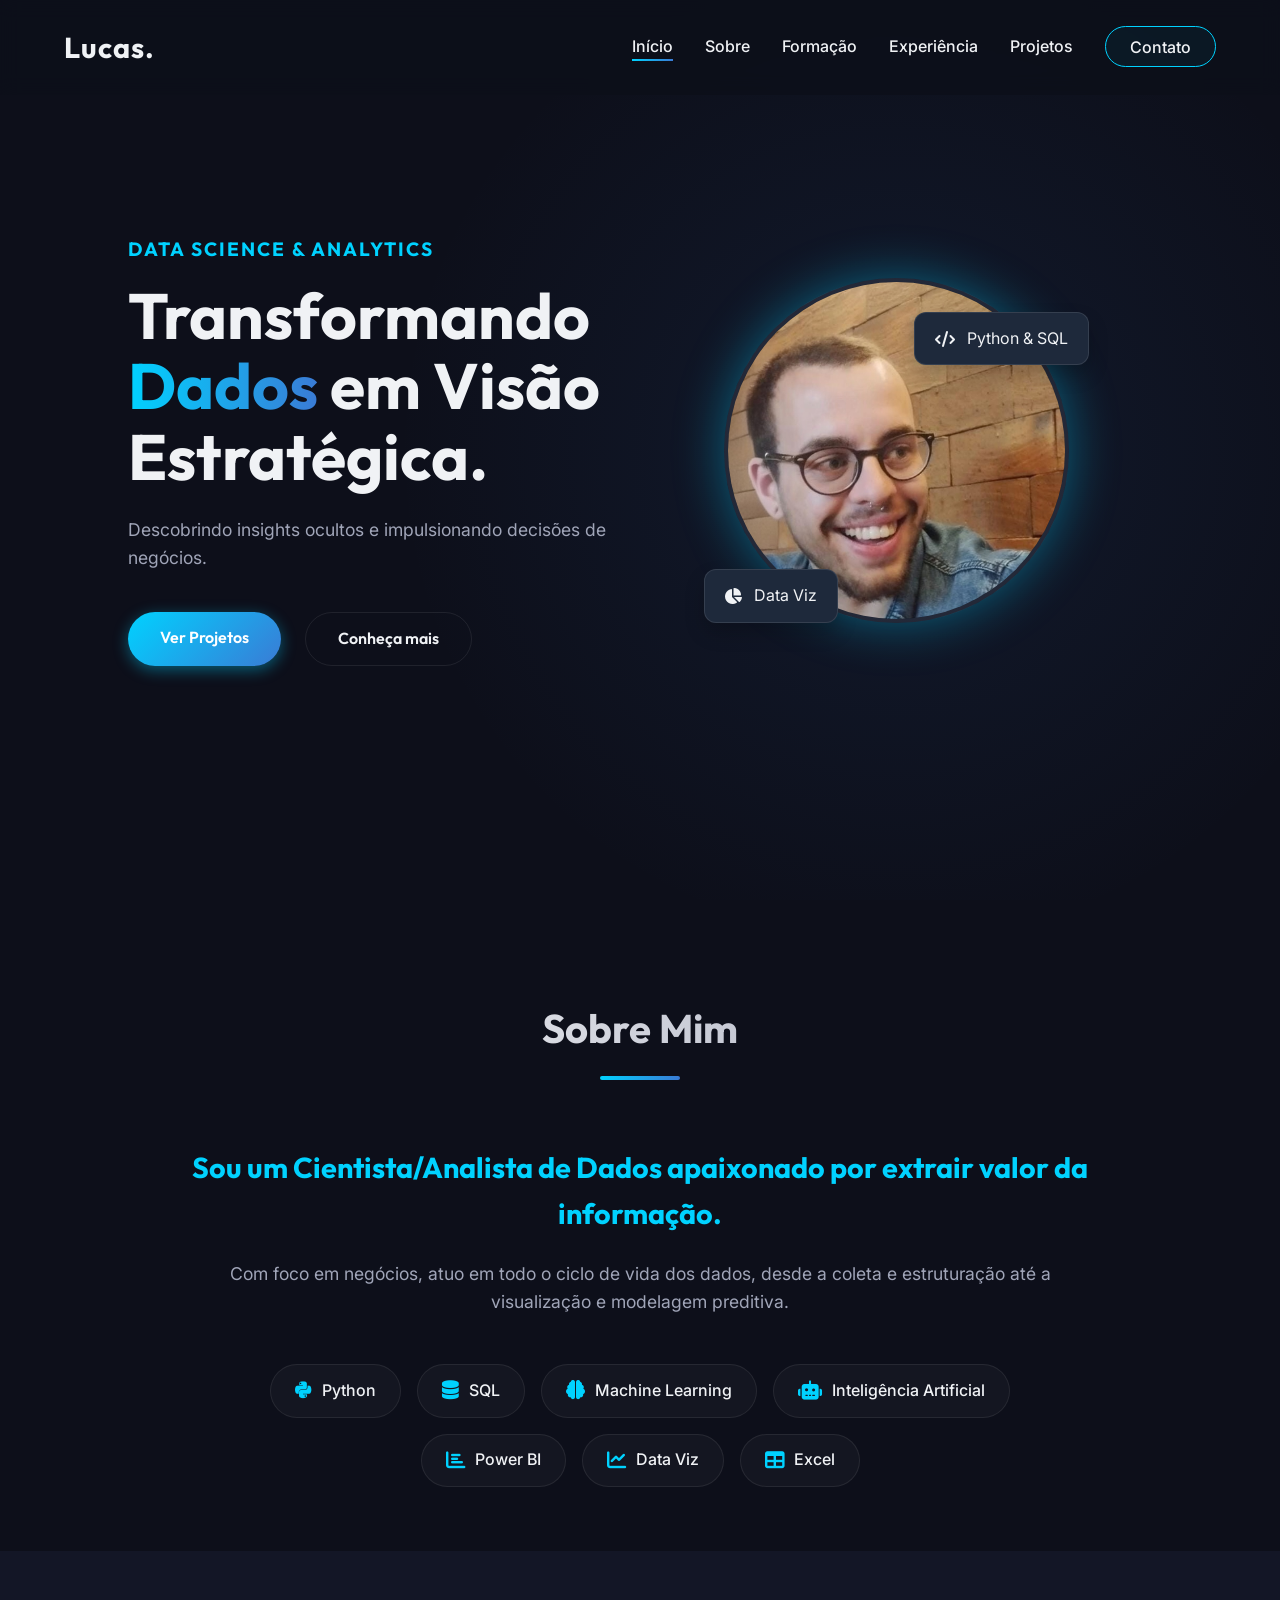
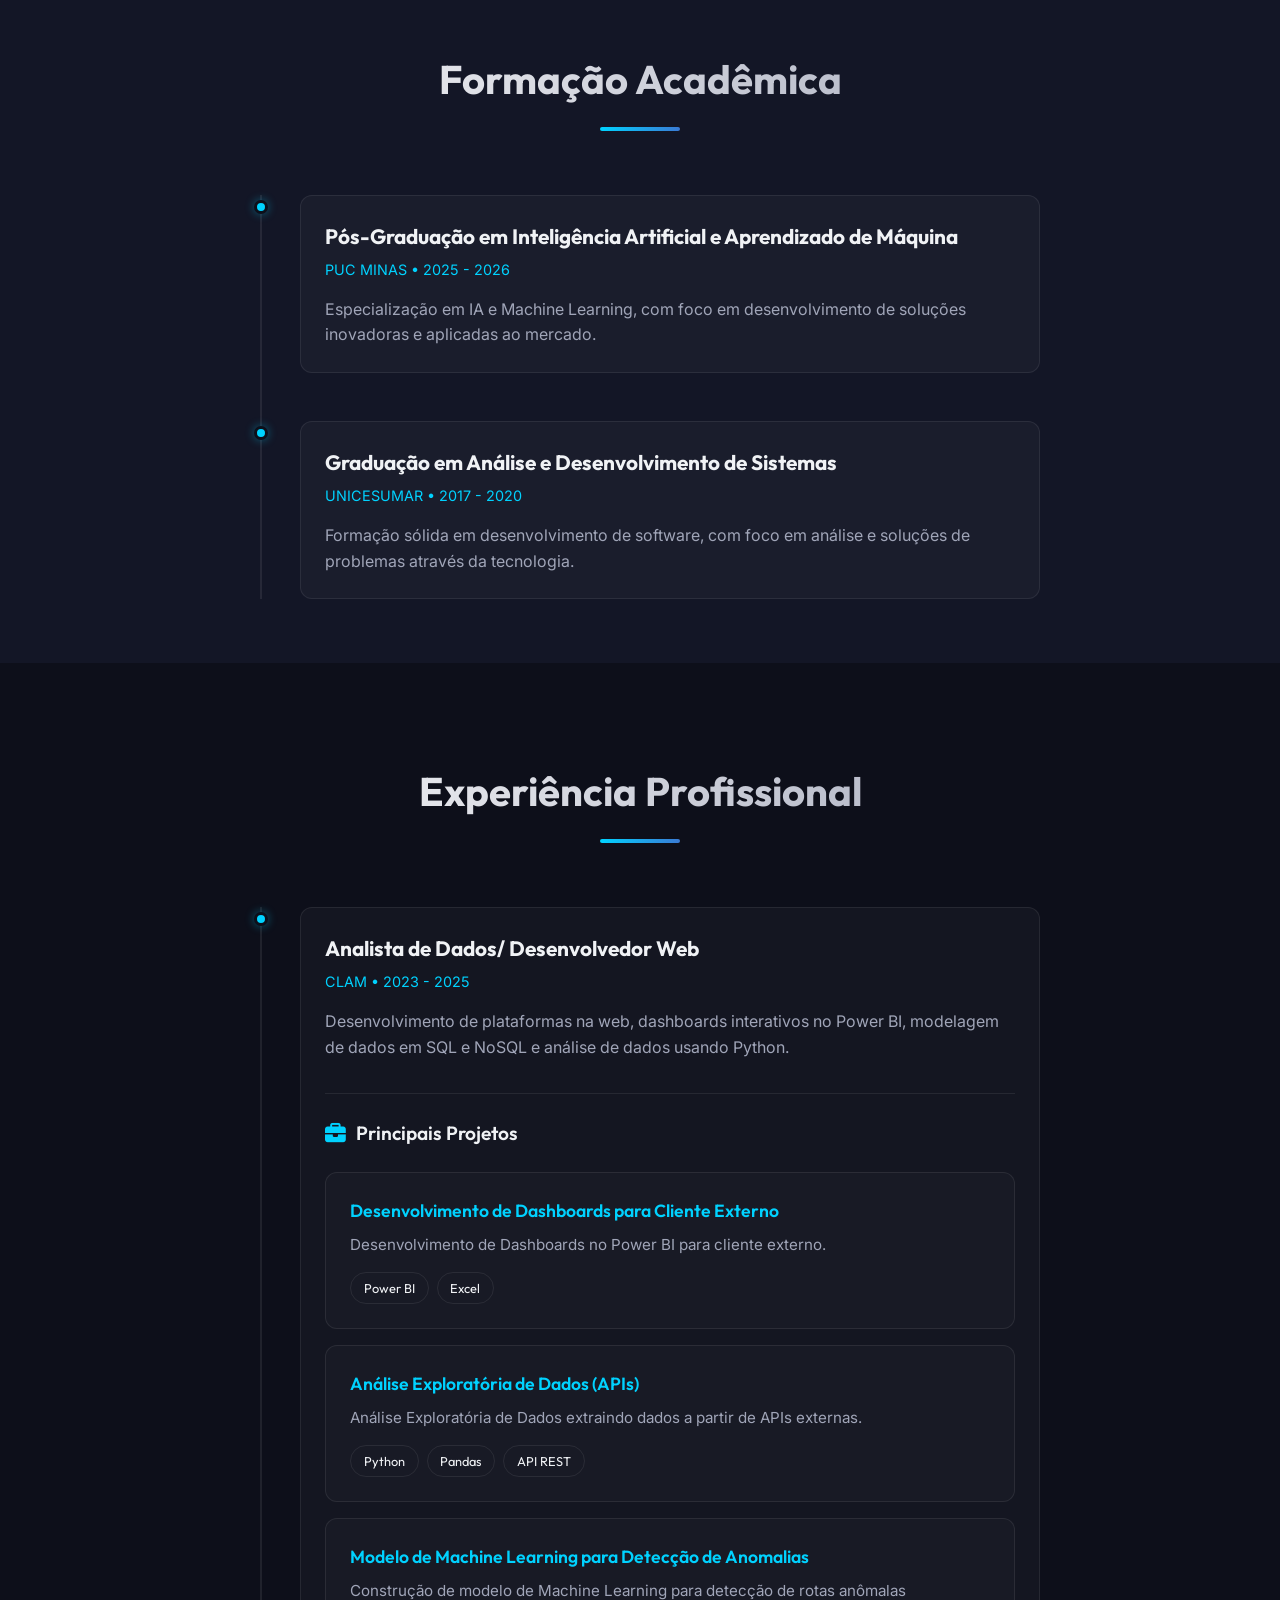
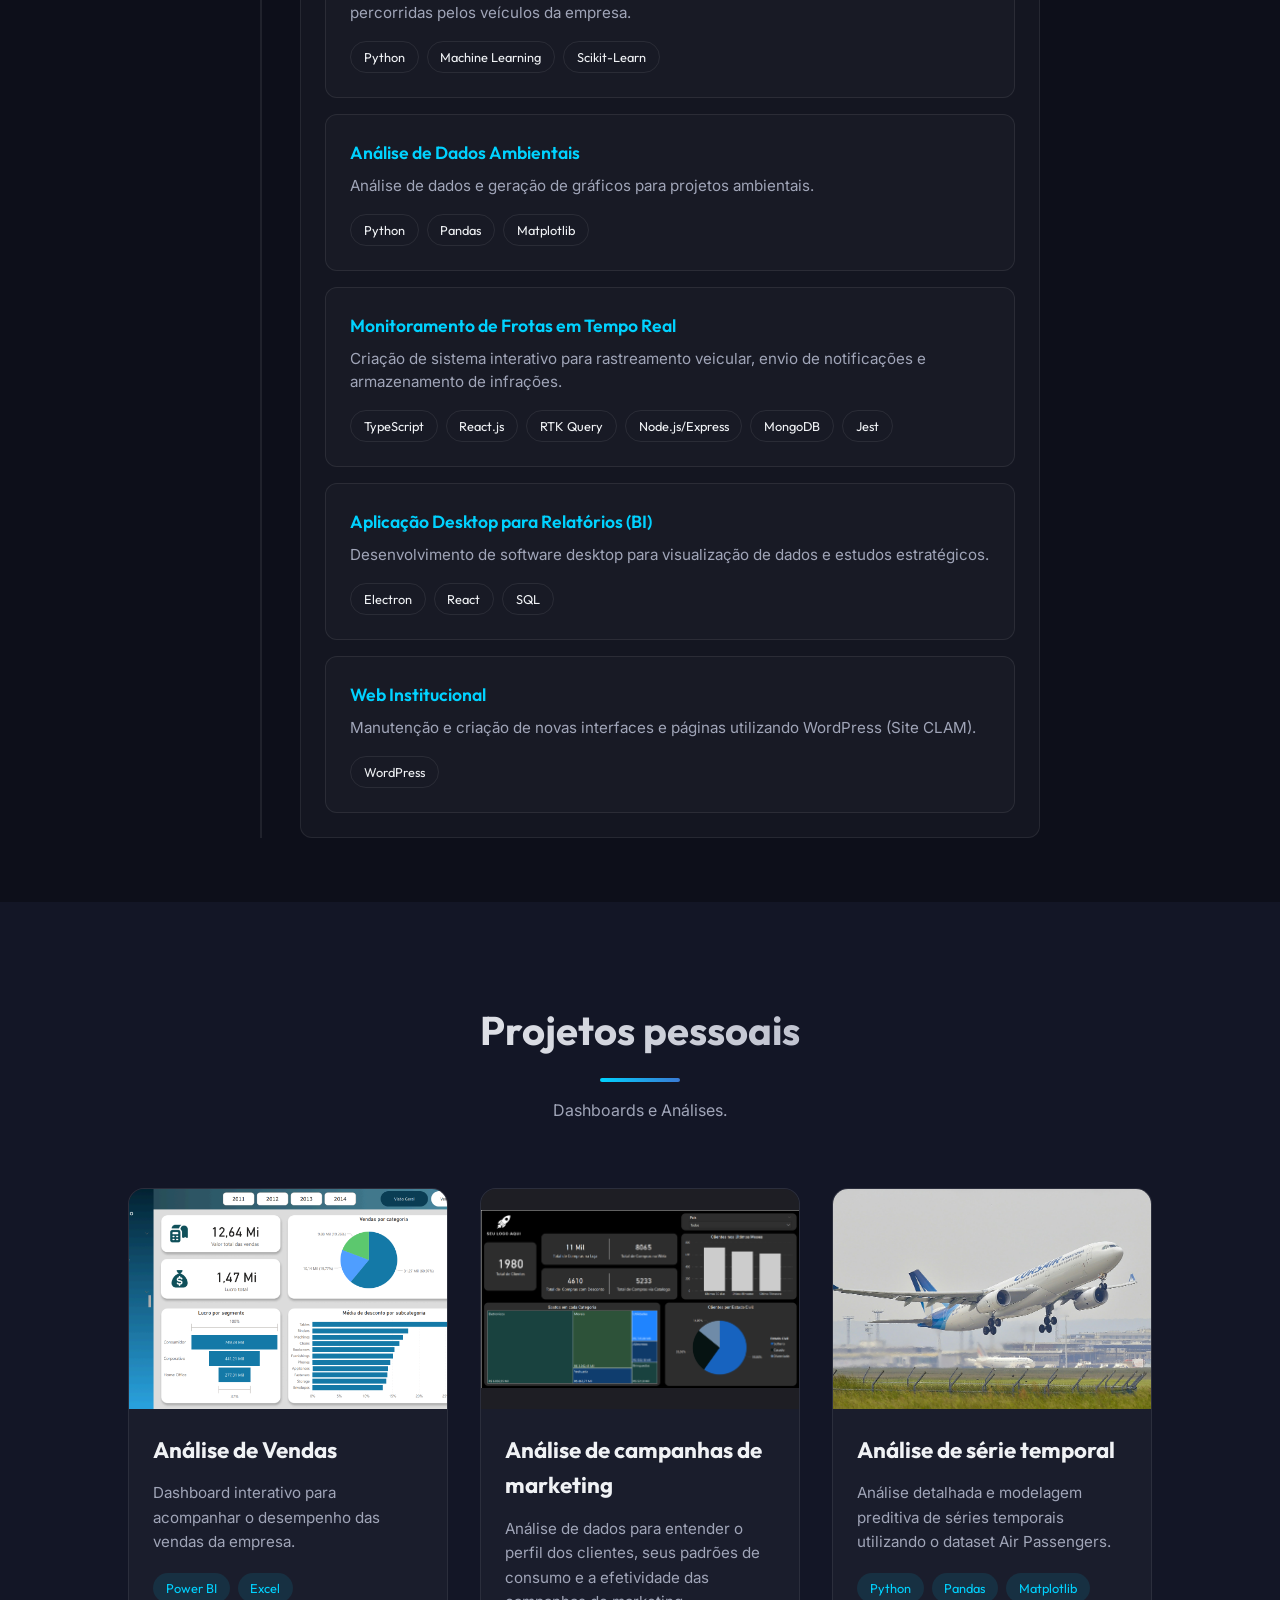
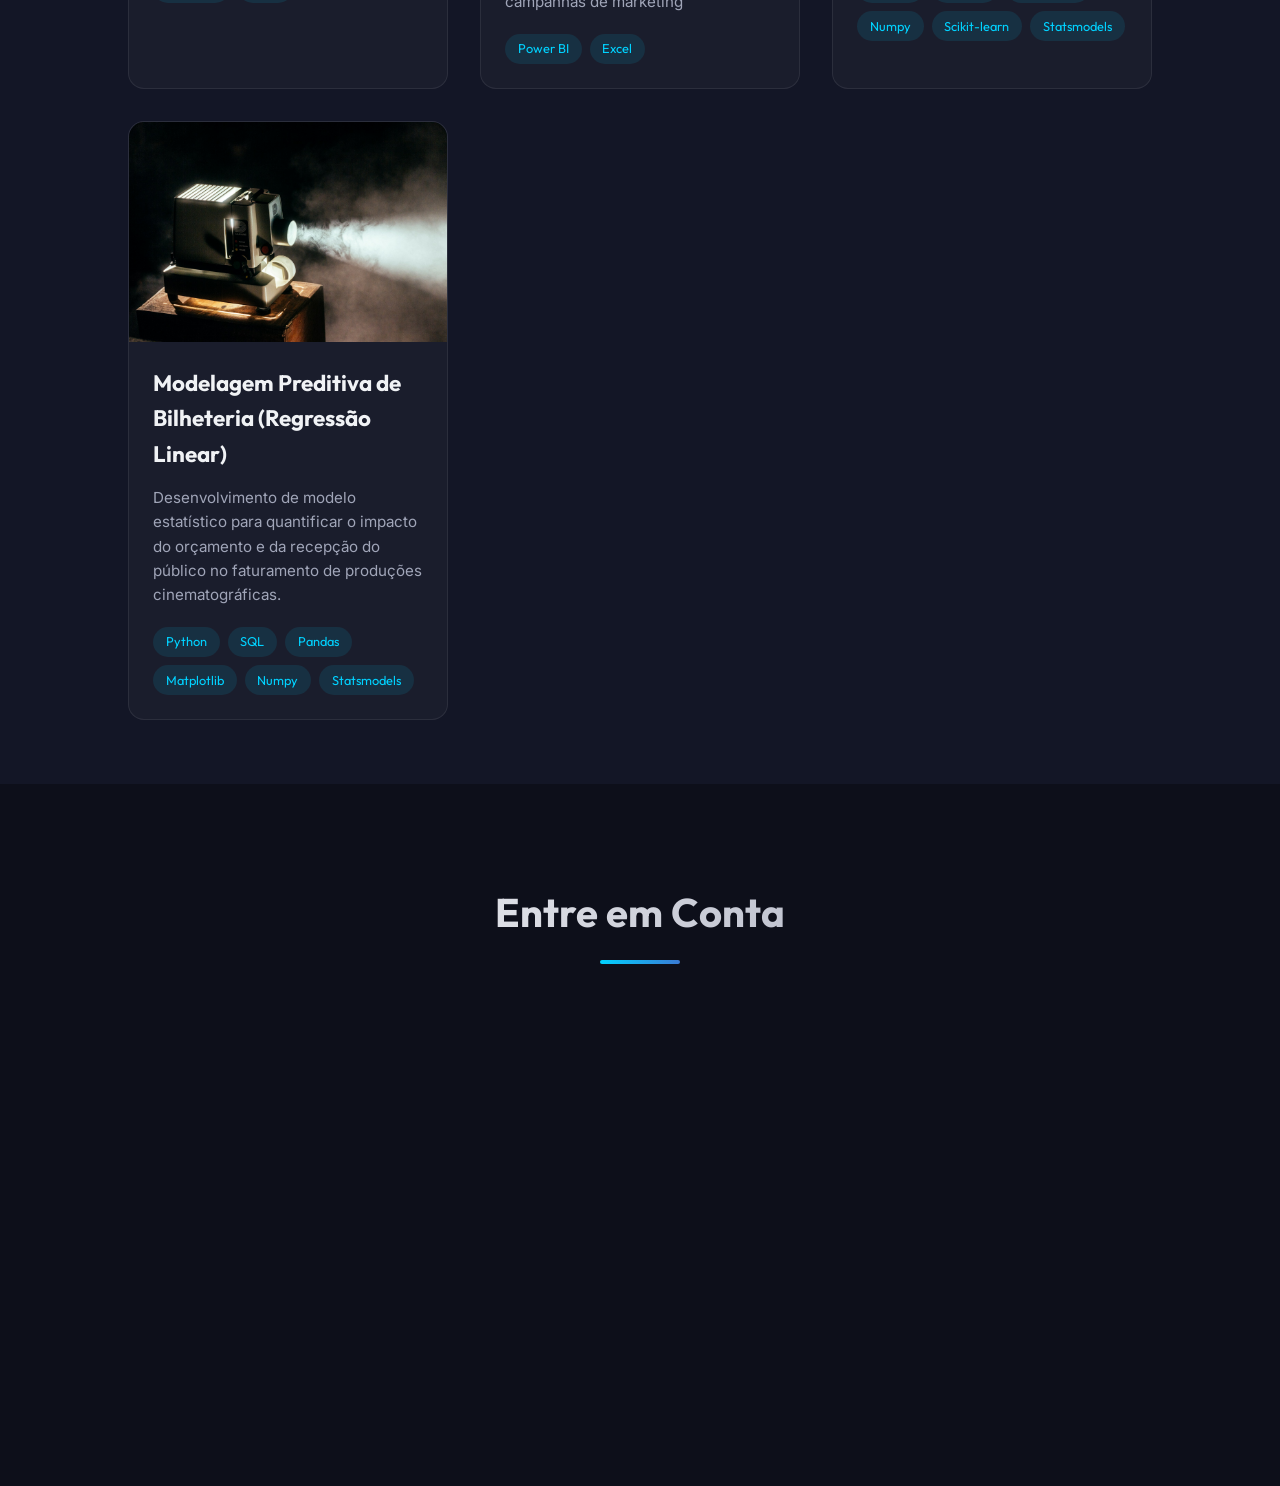
==== commit 57176a91: "ajustando title" ====
--- a/index.html
+++ b/index.html
@@ -4,7 +4,7 @@
 <head>
     <meta charset="UTF-8">
     <meta name="viewport" content="width=device-width, initial-scale=1.0">
-    <title>Spacelook Tech | Portfolio</title>
+    <title>Lucas Peil | Portfolio</title>
     <link rel="stylesheet" href="style.css">
     <link
         href="https://fonts.googleapis.com/css2?family=Inter:wght@300;400;600;800&family=Outfit:wght@400;700&display=swap"
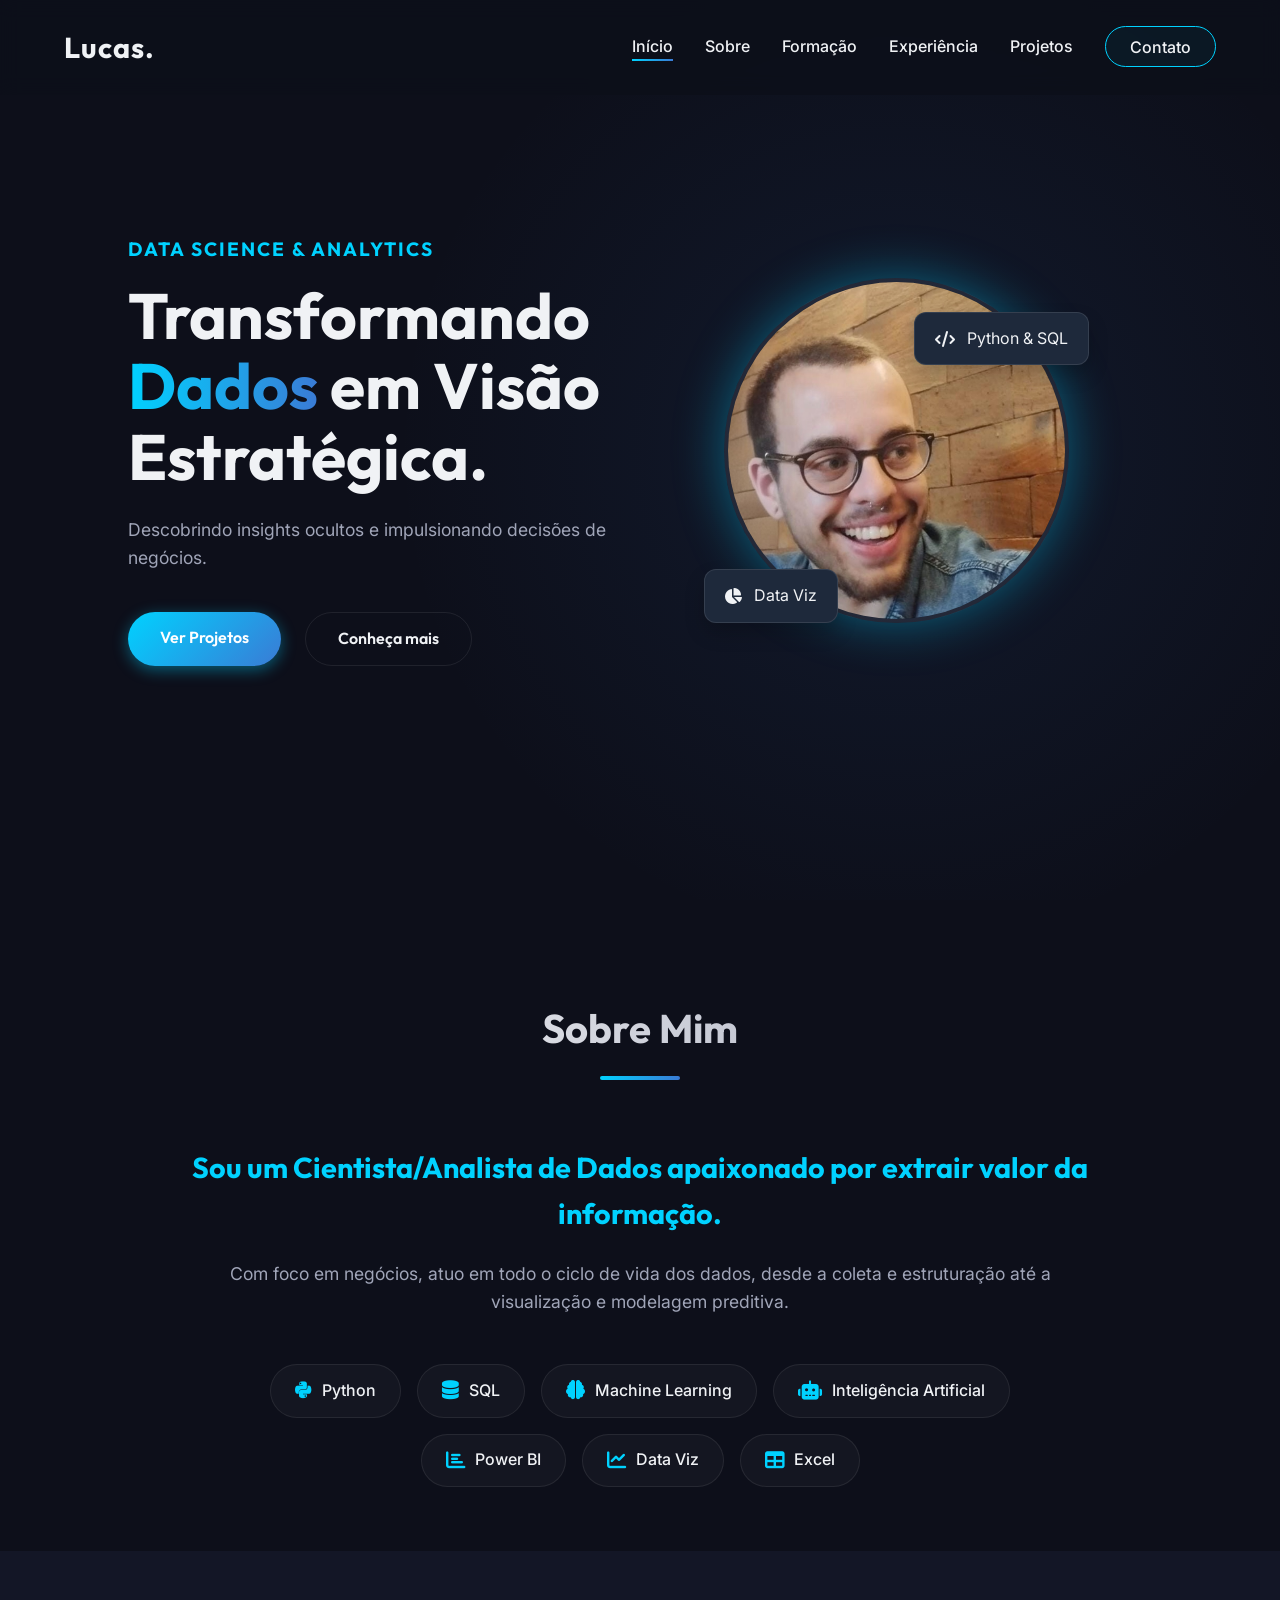
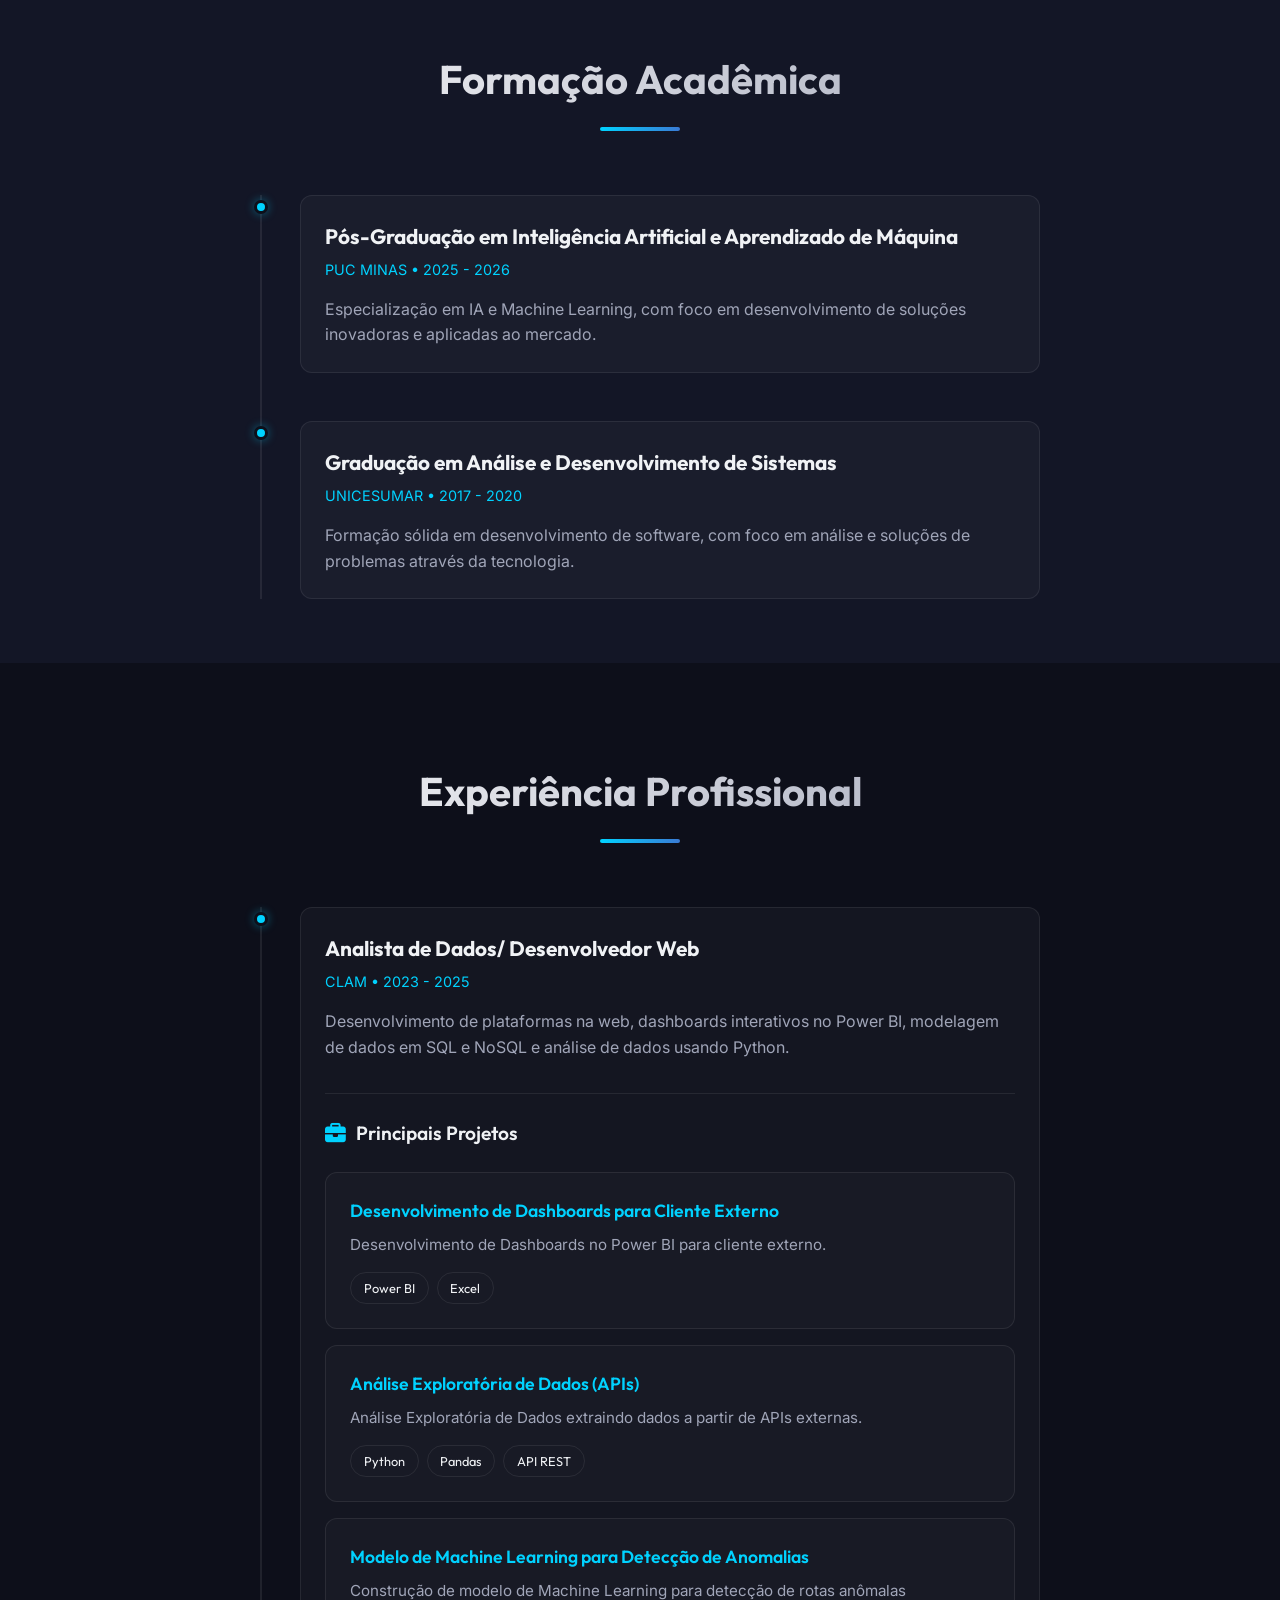
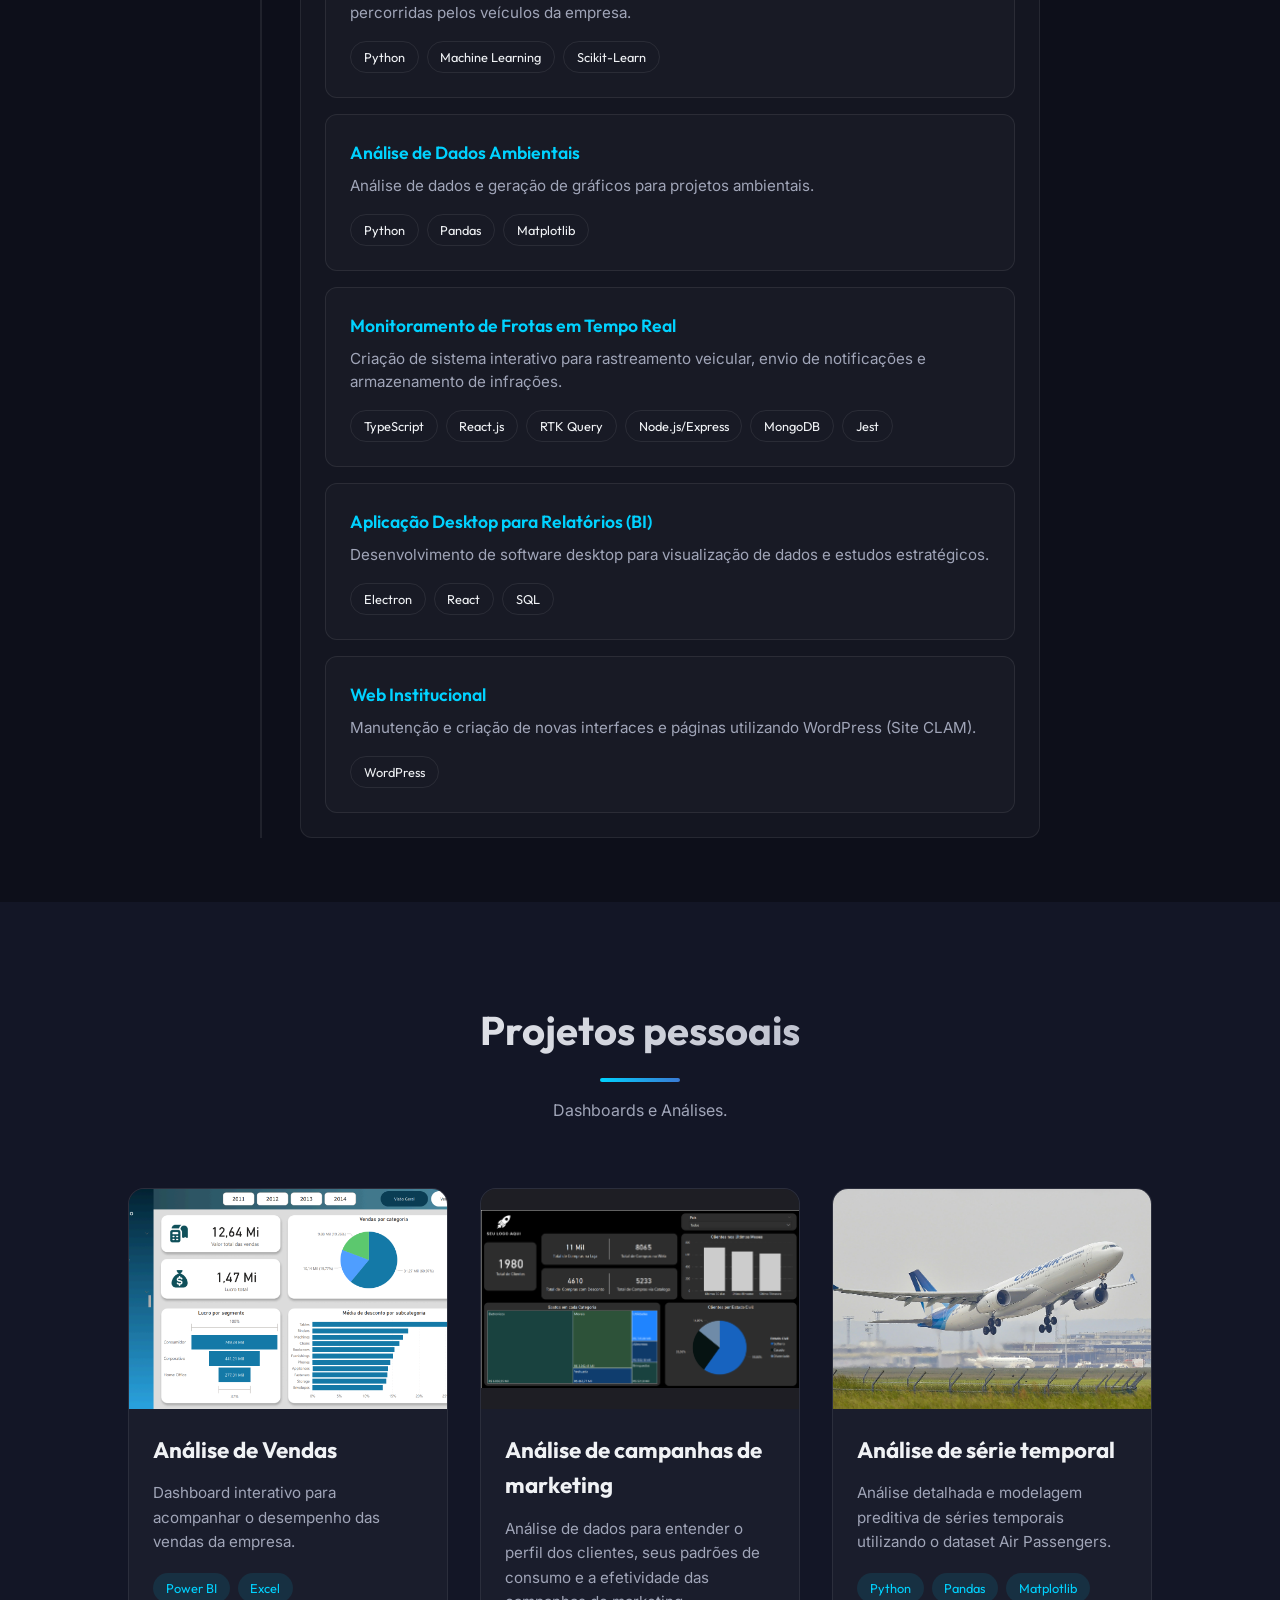
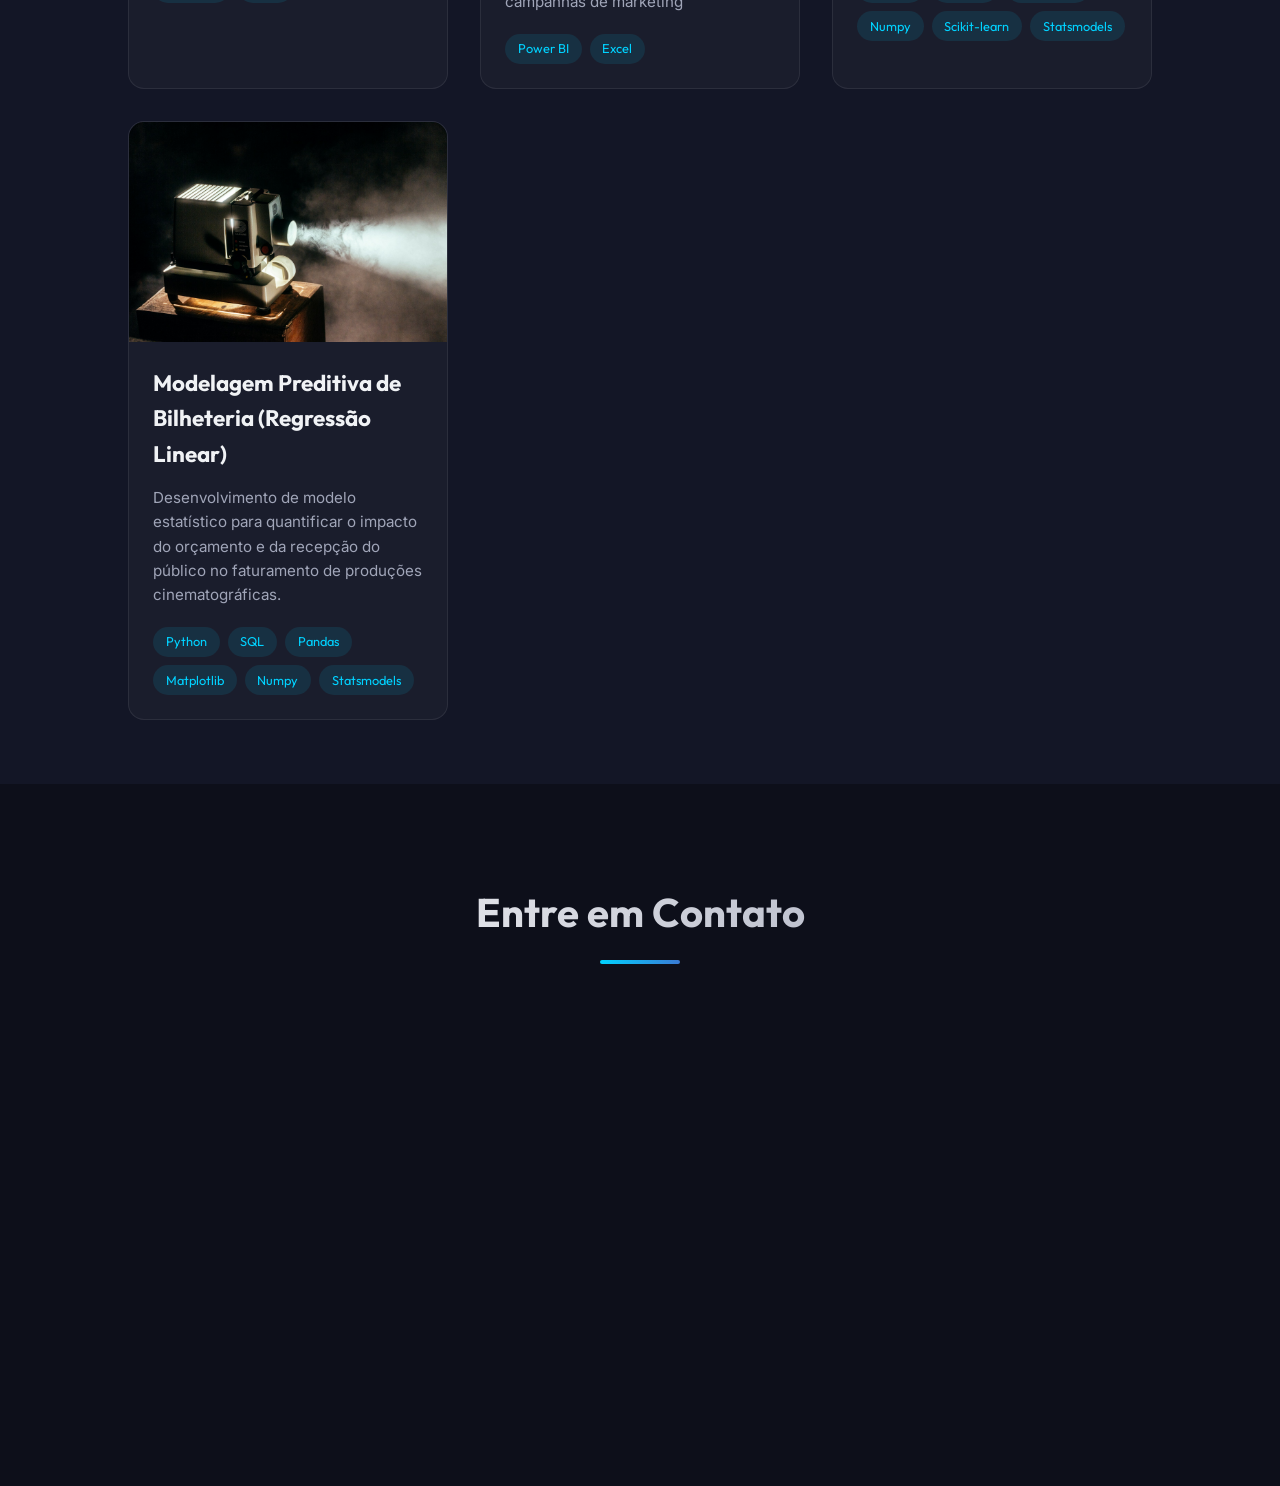
==== commit bfb1be50: "fixing title" ====
--- a/index.html
+++ b/index.html
@@ -312,7 +312,7 @@
         <!-- Contato -->
         <section id="contact" class="section">
             <div class="section-header">
-                <h2>Entre em Conta</h2>
+                <h2>Entre em Contato</h2>
                 <div class="divider"></div>
             </div>
             <div class="contact-container scroll-reveal">
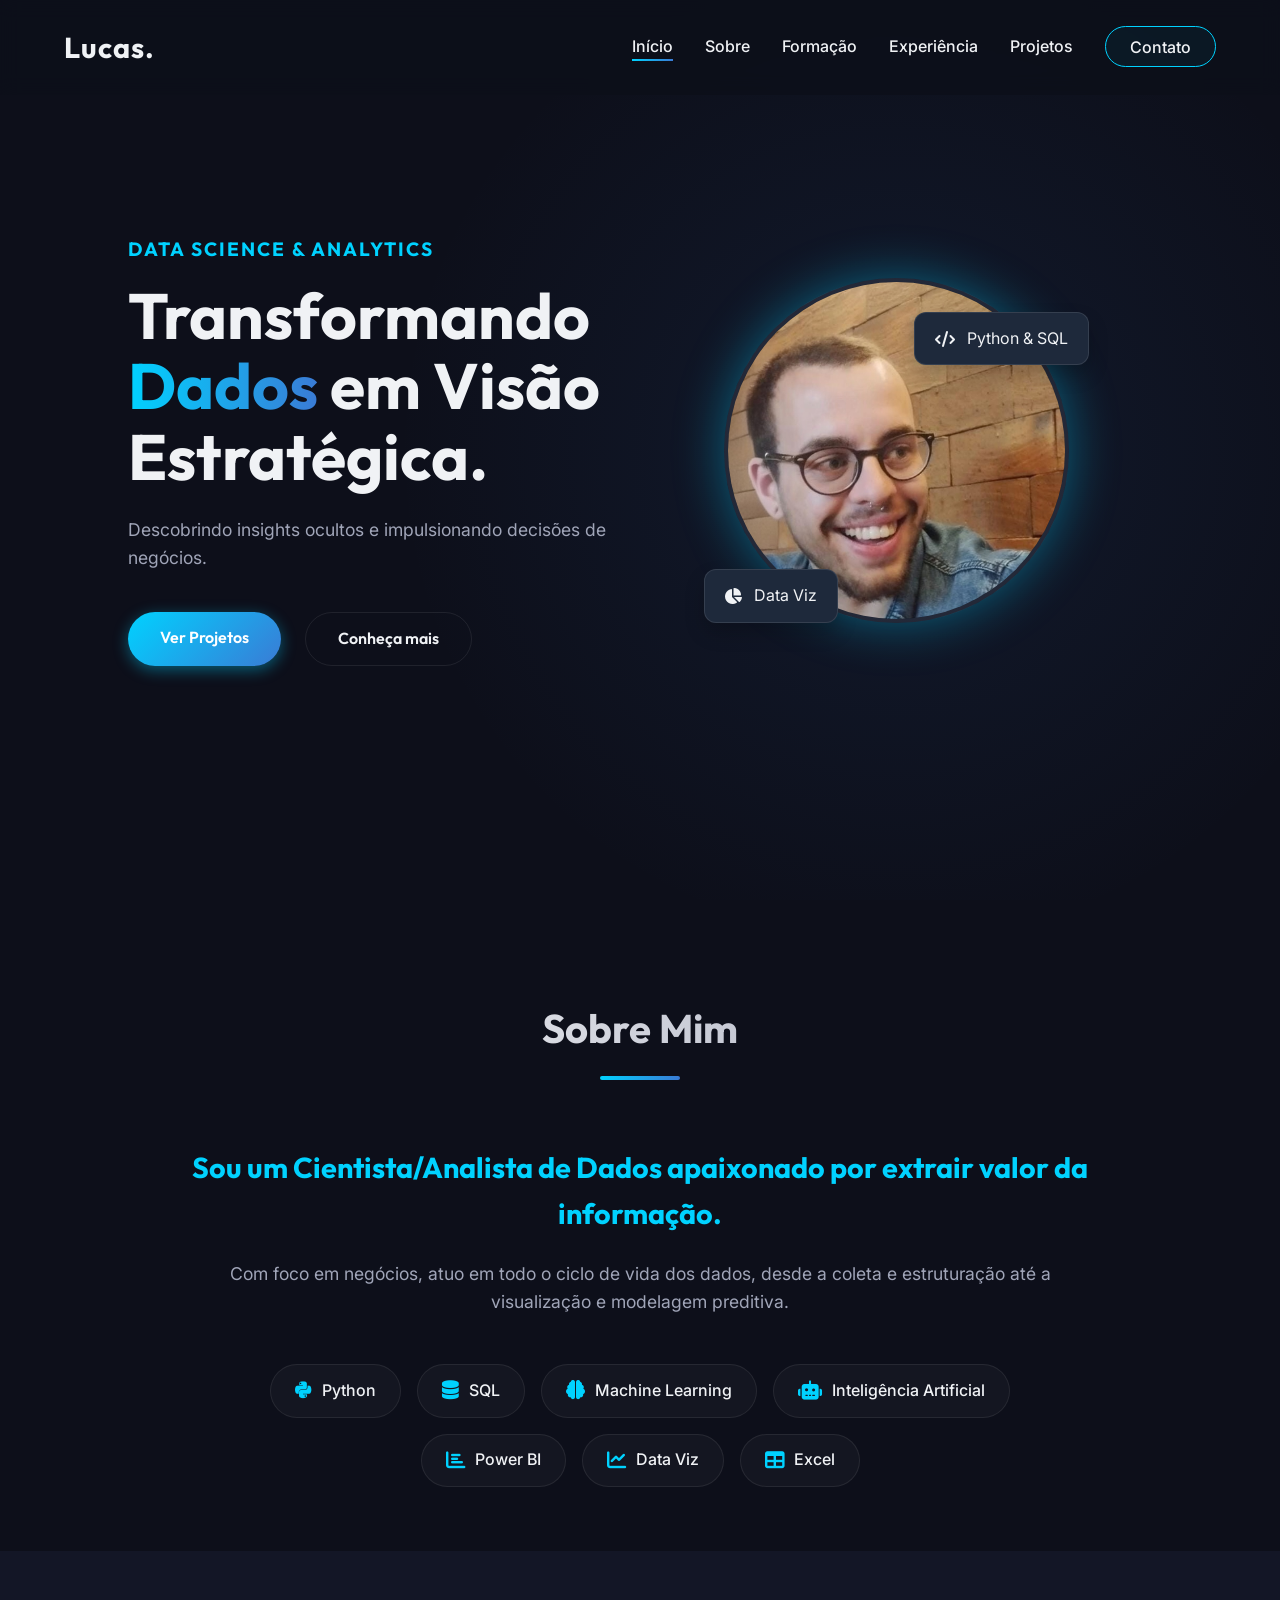
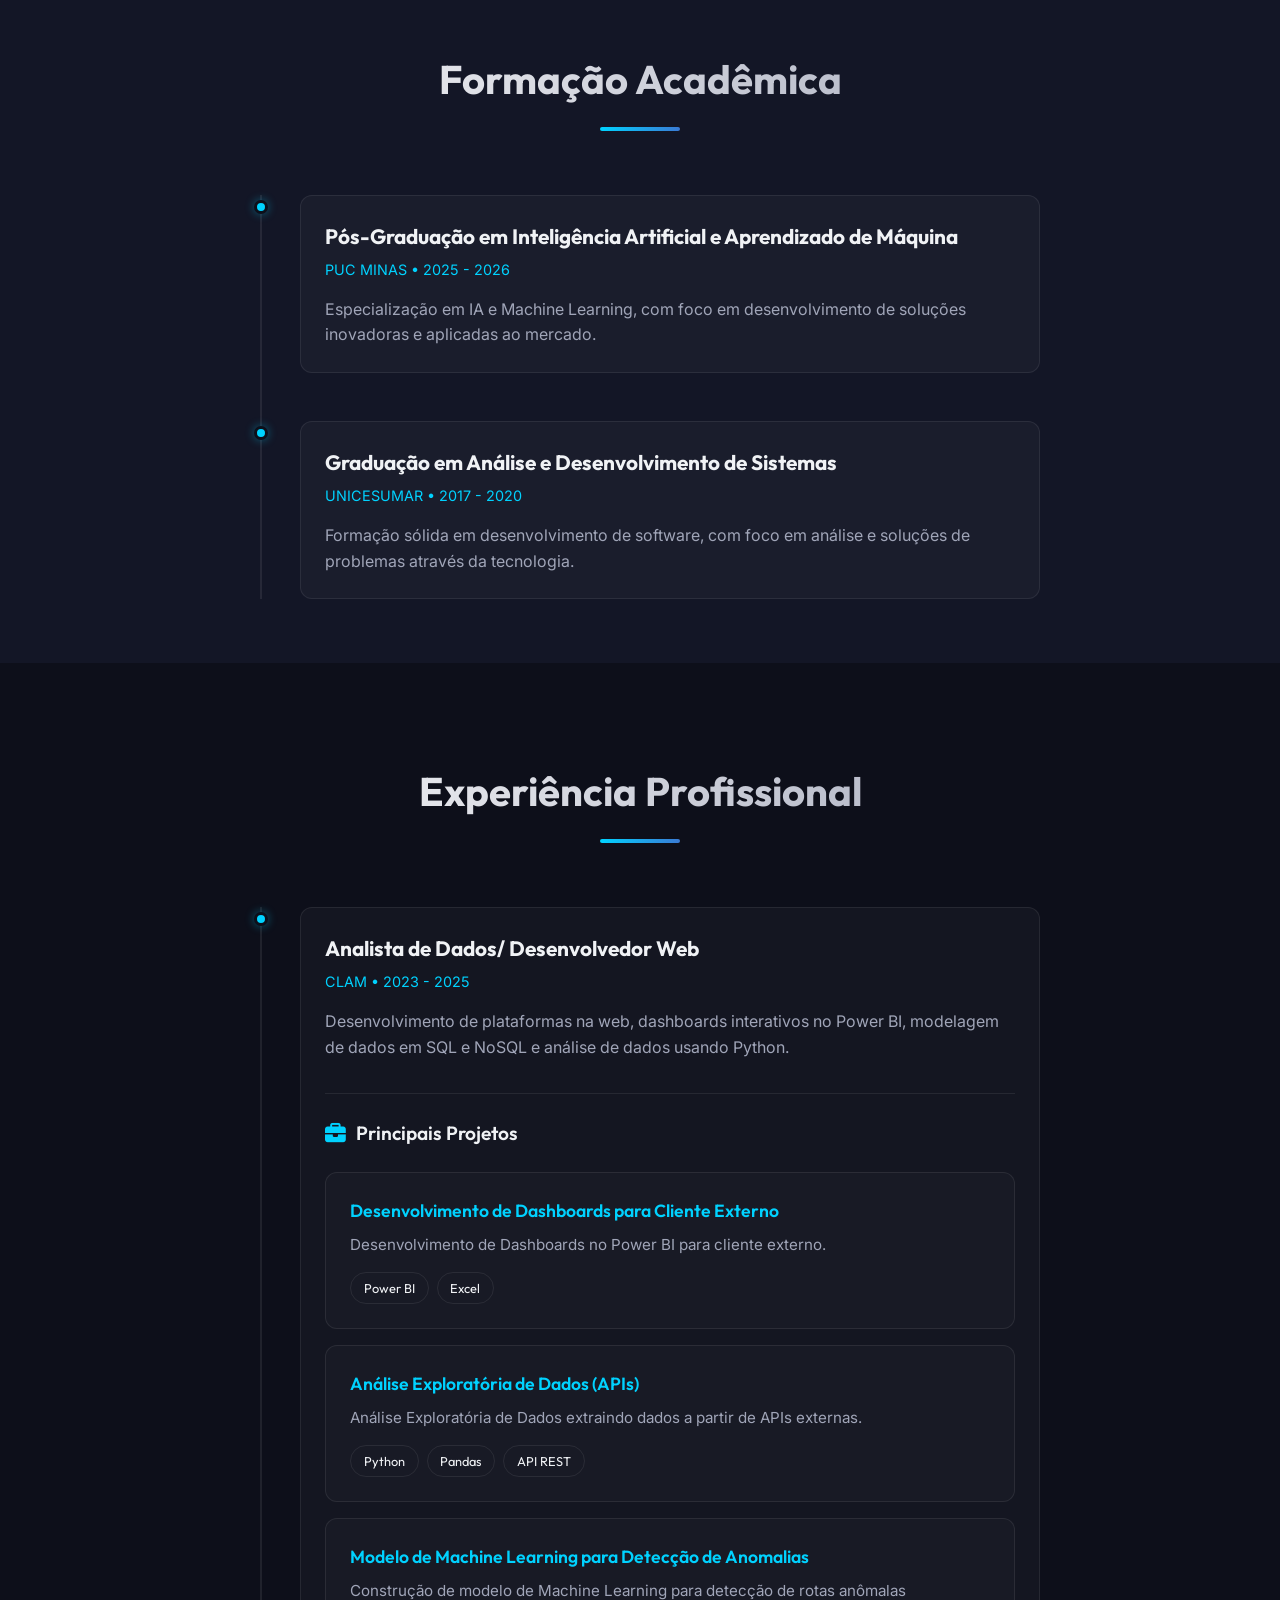
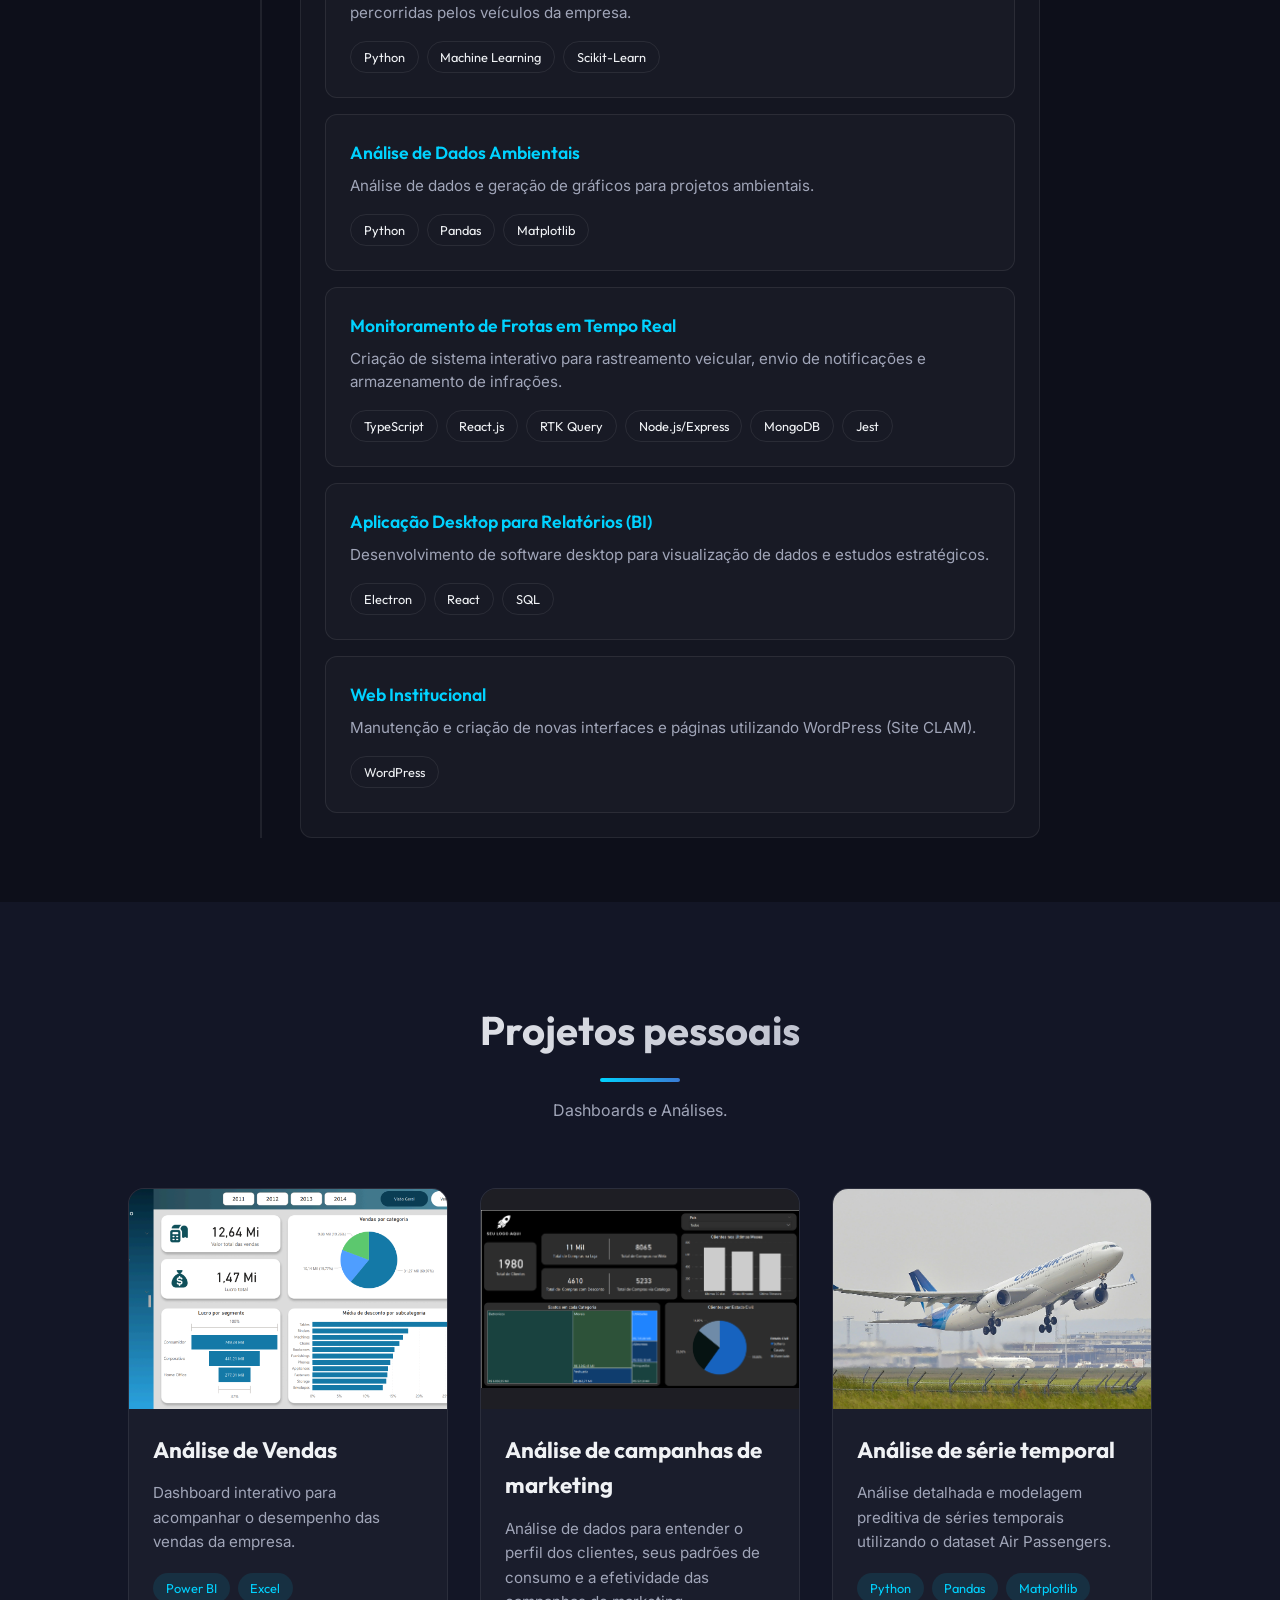
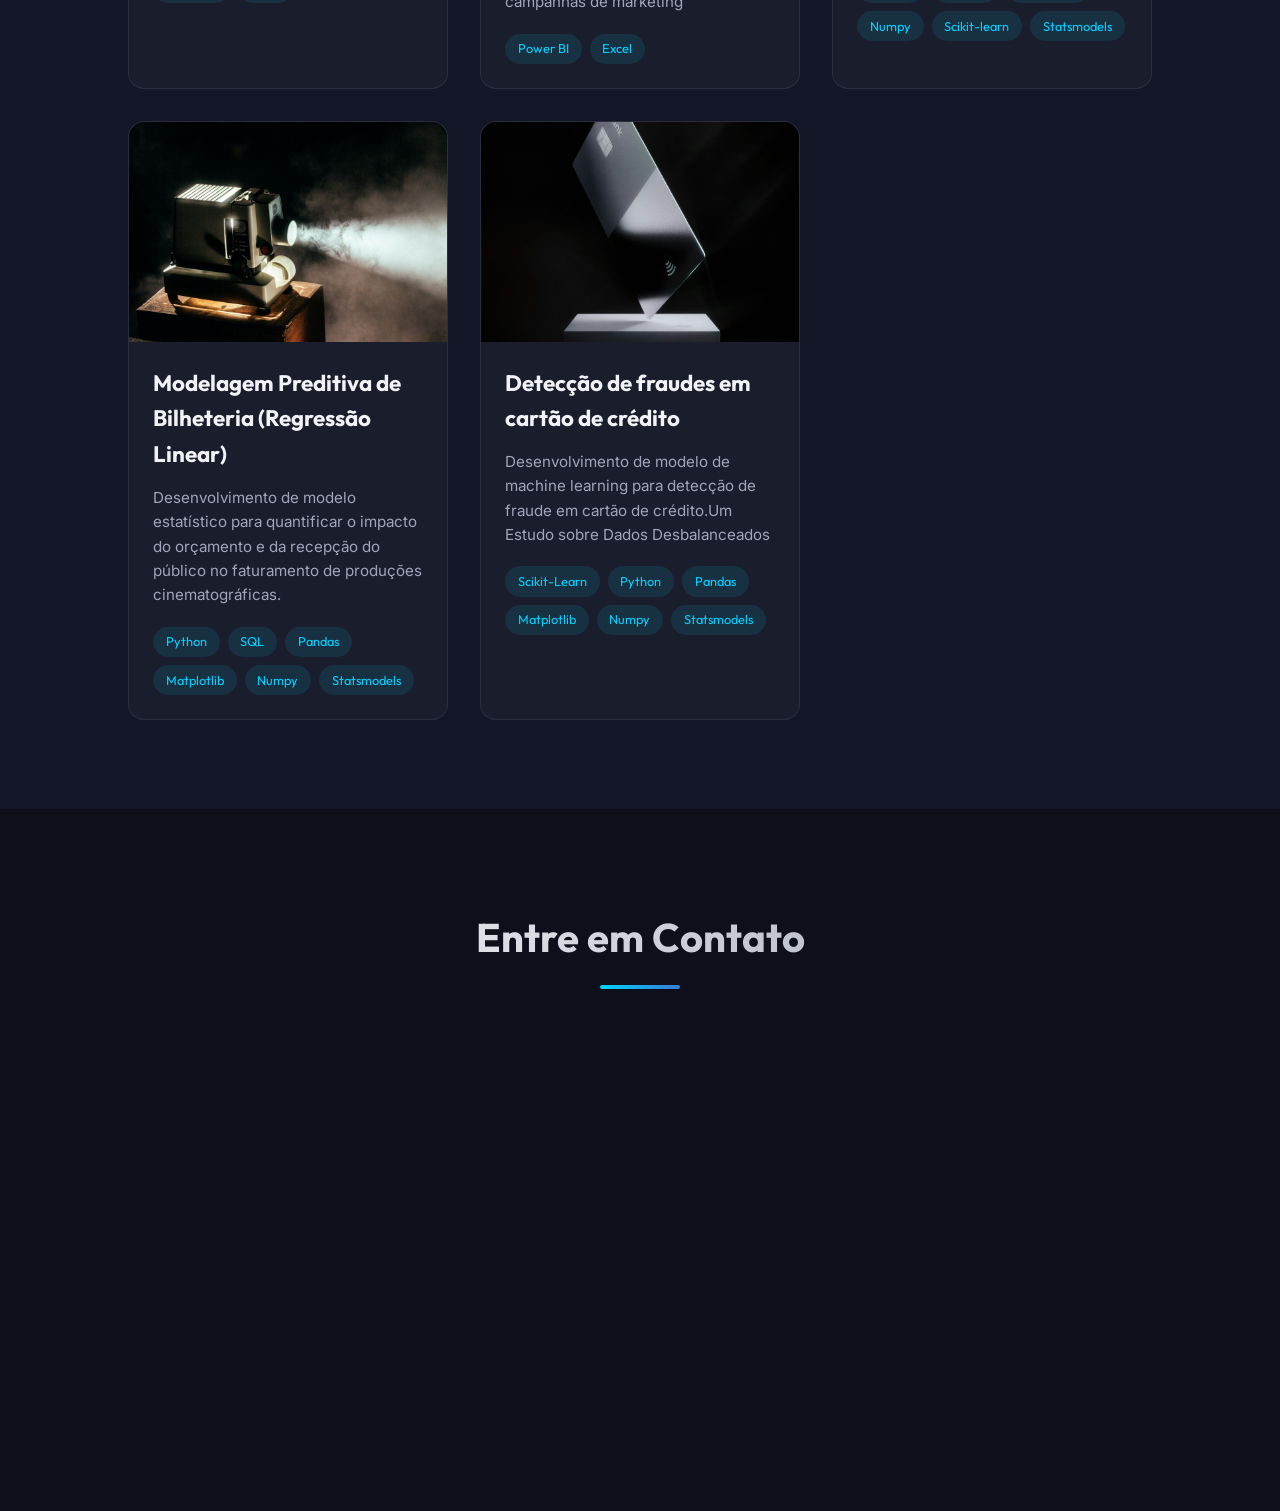
==== commit 33c48ec3: "fraud detection" ====
--- a/index.html
+++ b/index.html
@@ -291,21 +291,26 @@
                     </div>
                 </a>
                 <!-- Project 5 -->
-                <!-- <div class="project-card scroll-reveal">
+                <a href="https://github.com/LucasPeil/fraud-detection" target="_blank"
+                    class="project-card scroll-reveal">
                     <div class="project-img-wrapper">
-                        <img src="Dashboards/dashboard5.png" alt="Dashboard 5" class="project-img">
+
+                        <img src="Dashboards/fraude-2.jpg" alt="Dashboard 5" class="project-img">
                         <div class="project-overlay">
                             <i class="fas fa-search-plus"></i>
                         </div>
                     </div>
                     <div class="project-info">
-                        <h3>Churn Prediction</h3>
-                        <p>Resultados do modelo de machine learning para evasão de clientes.</p>
-                        <div class="project-tags">
-                            <span>Scikit-Learn</span><span>Streamlit</span>
-                        </div>
-                    </div>
-                </div> -->
+                        <h3>Detecção de fraudes em cartão de crédito</h3>
+                        <p>Desenvolvimento de modelo de machine learning para detecção de fraude em cartão de
+                            crédito.Um
+                            Estudo sobre Dados Desbalanceados</p>
+                        <div class="project-tags">
+                            <span>Scikit-Learn</span><span>Python</span><span>Pandas</span><span>Matplotlib</span><span>Numpy</span><span>Statsmodels</span>
+                        </div>
+                    </div>
+            </div>
+            </a>
             </div>
         </section>
 
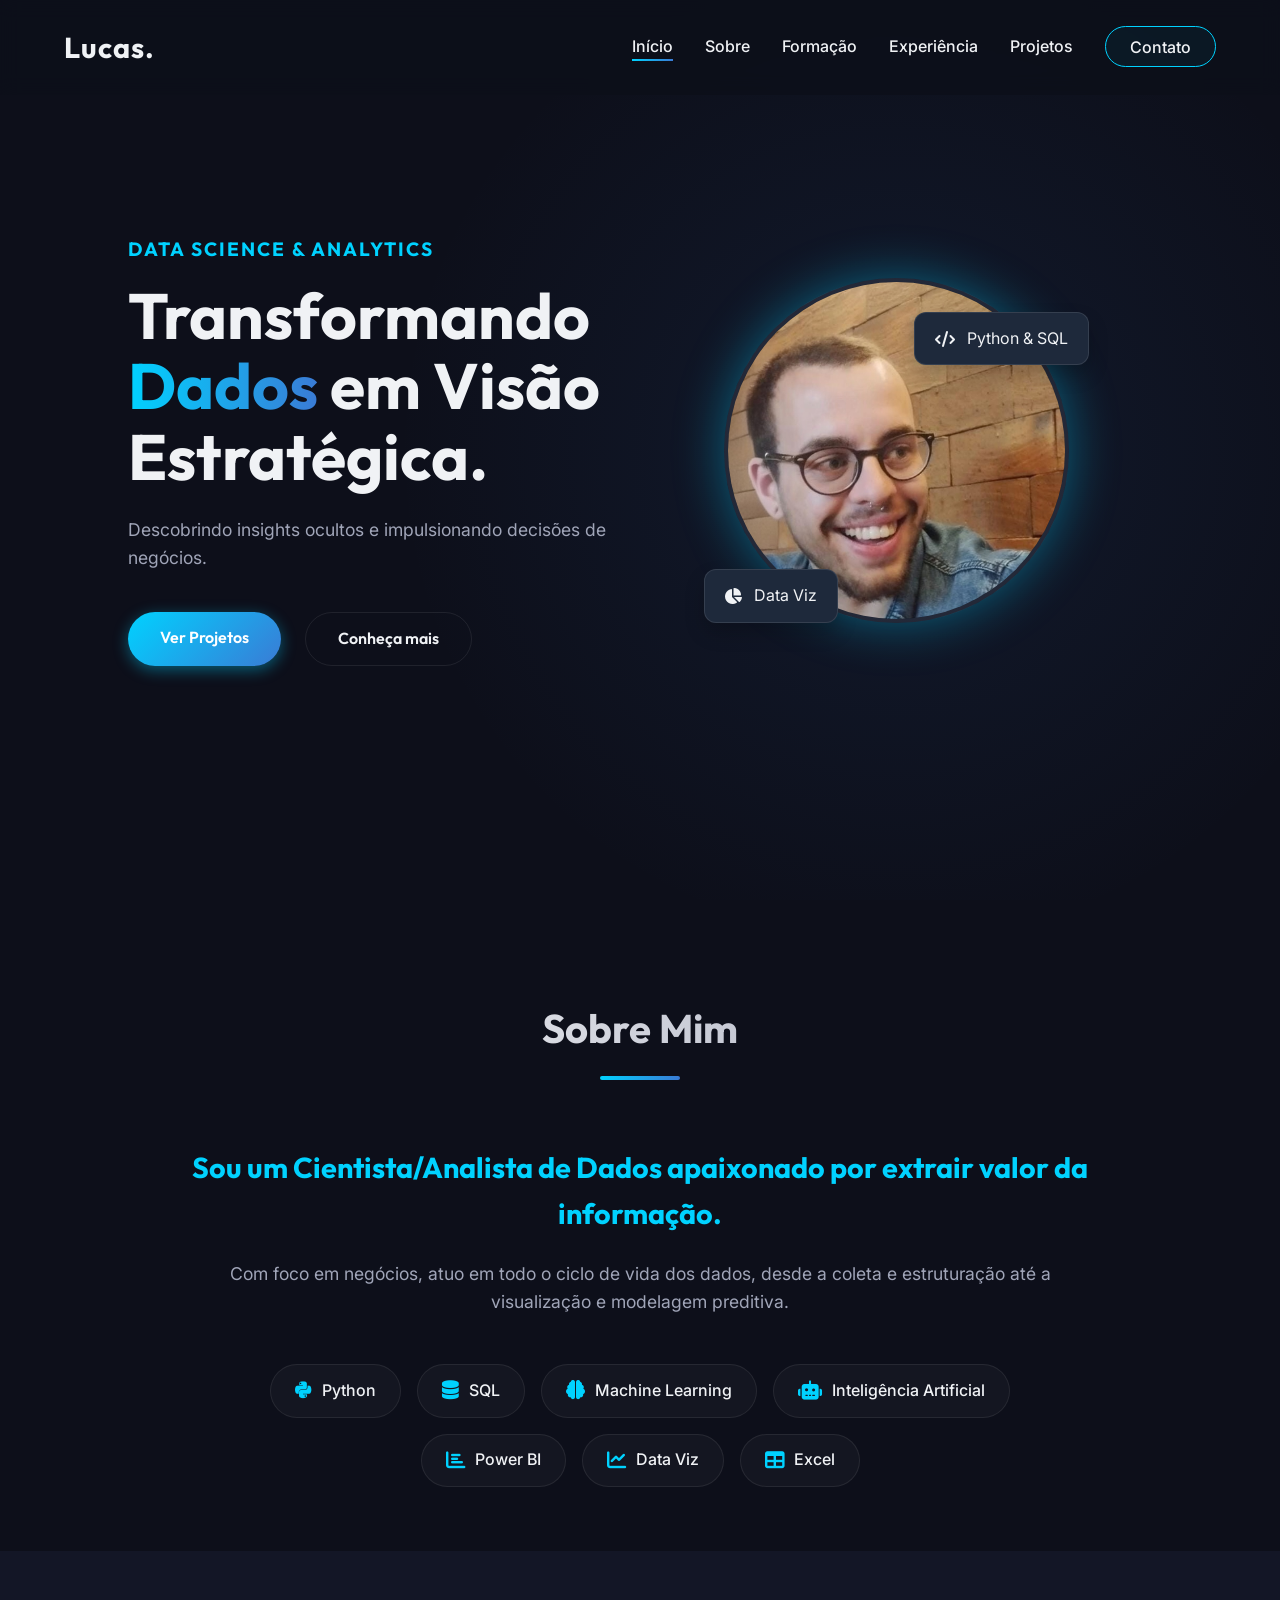
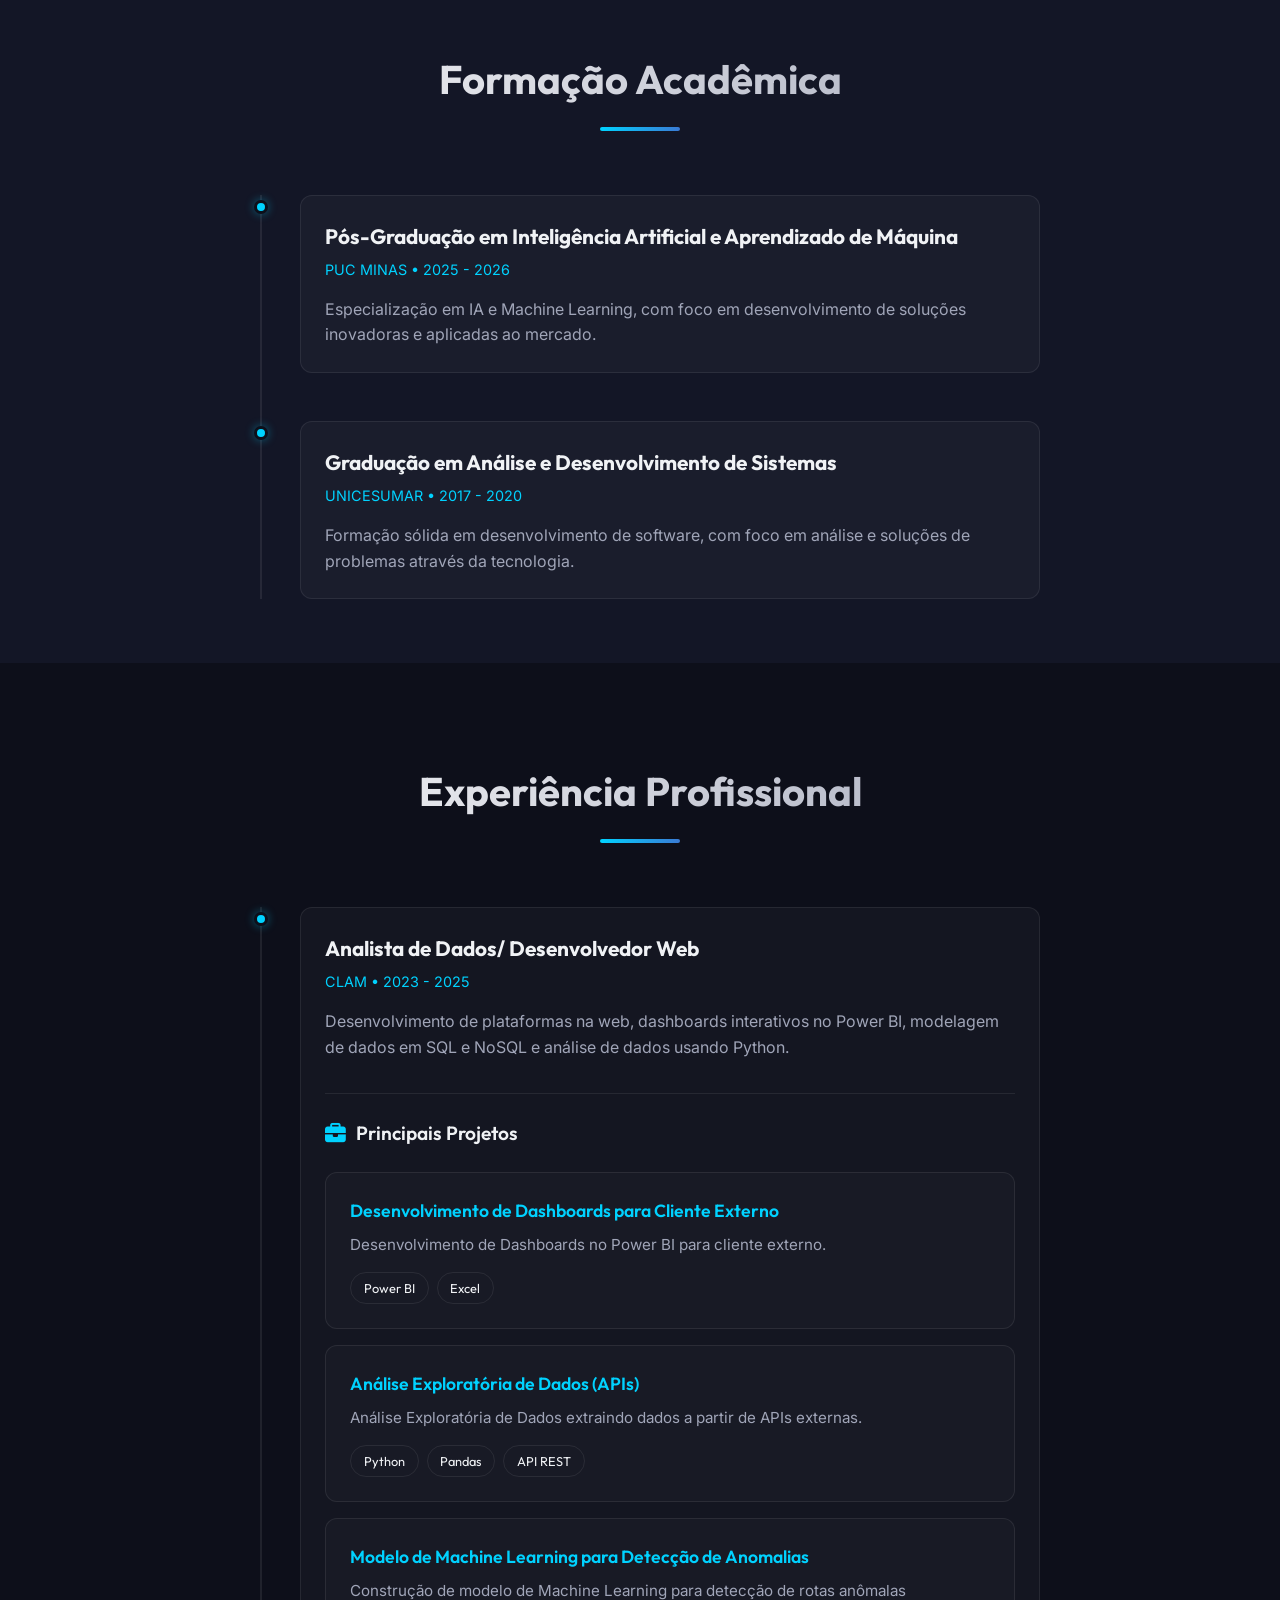
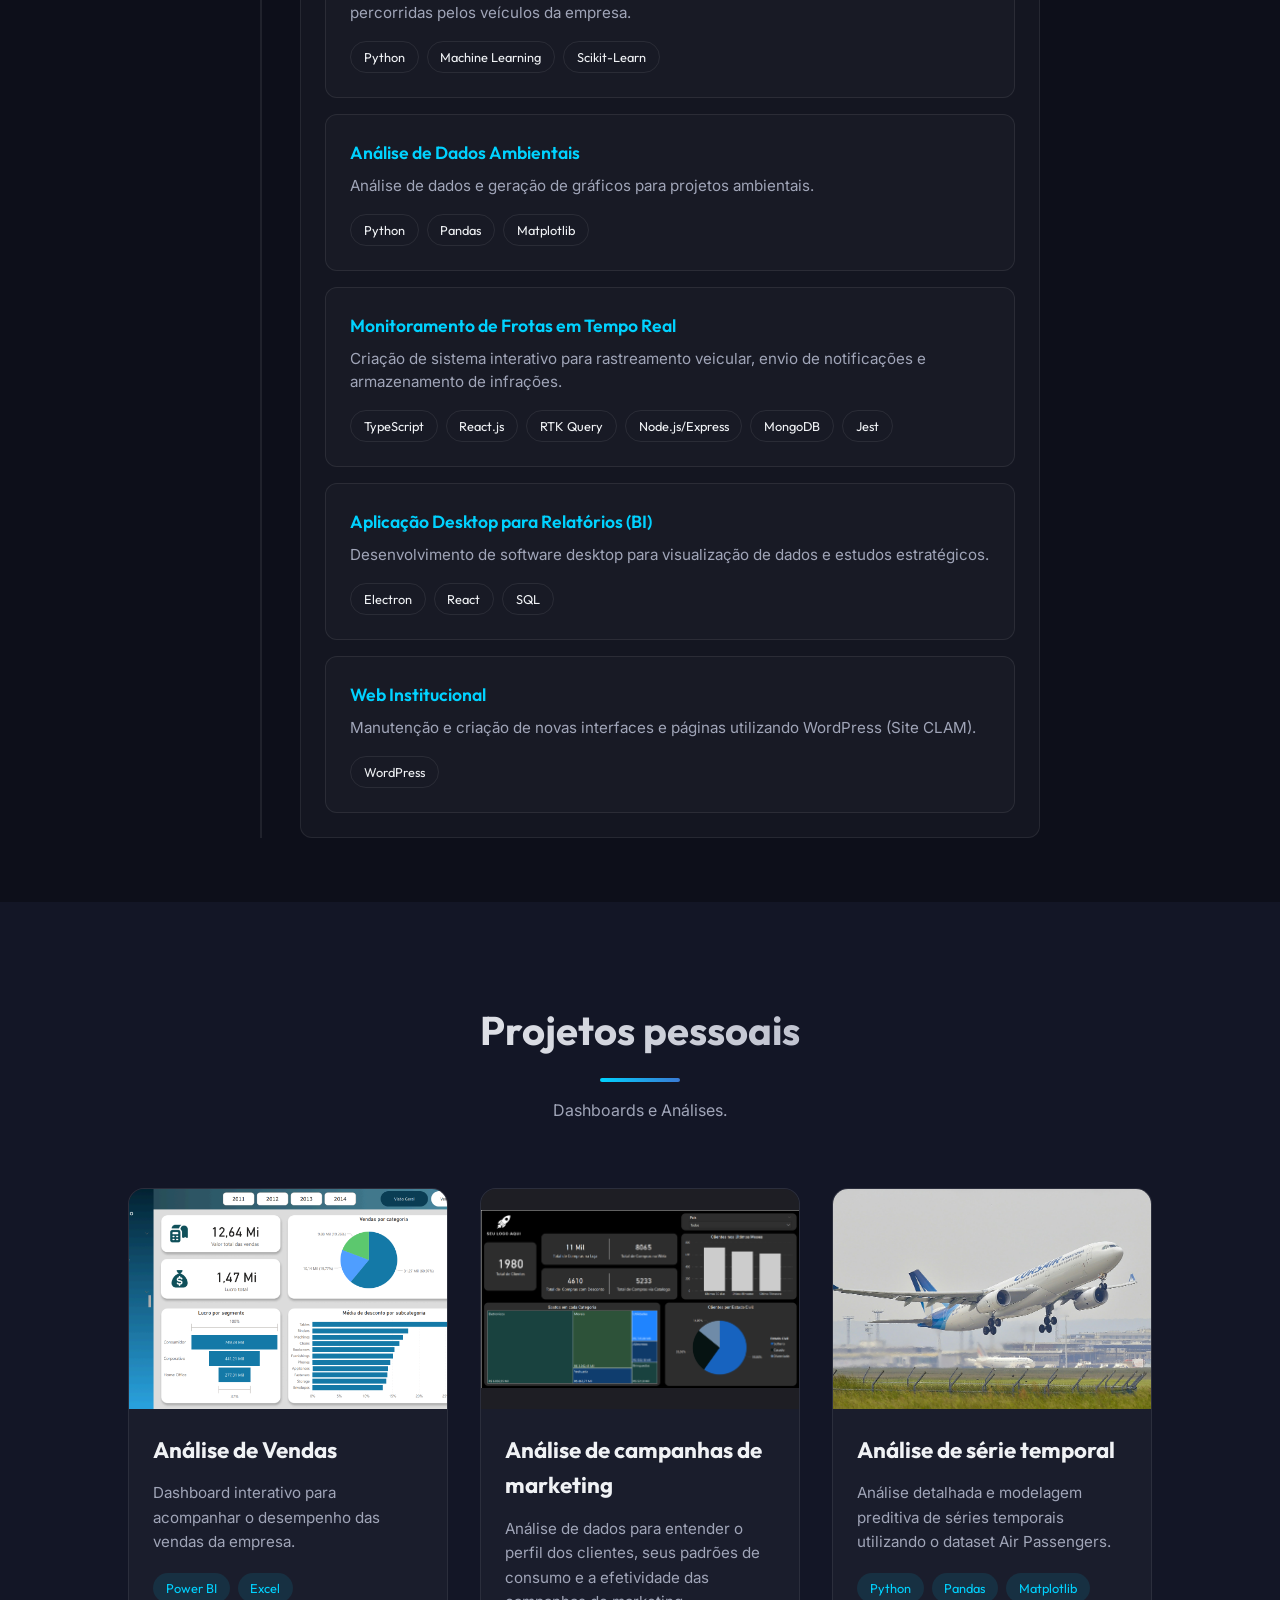
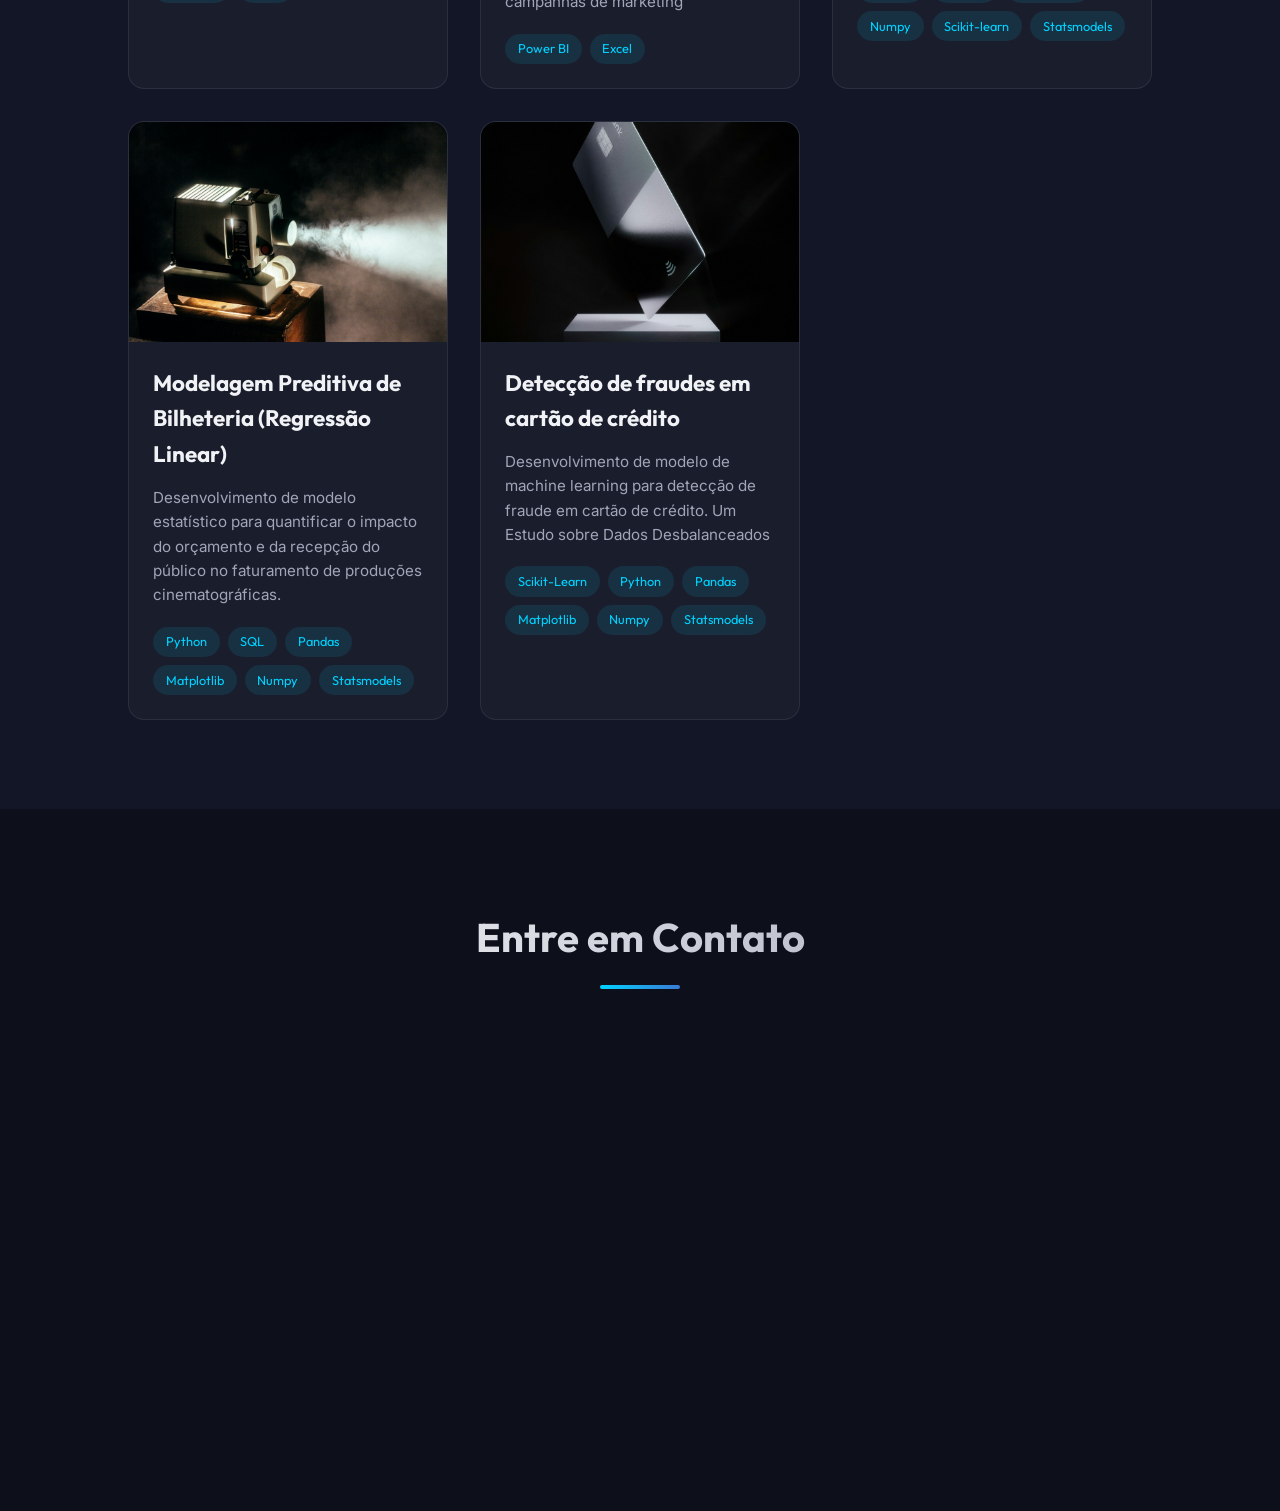
==== commit 2d89280f: "fraud detection description" ====
--- a/index.html
+++ b/index.html
@@ -297,13 +297,13 @@
 
                         <img src="Dashboards/fraude-2.jpg" alt="Dashboard 5" class="project-img">
                         <div class="project-overlay">
-                            <i class="fas fa-search-plus"></i>
+                            <i class="fas fa-external-link-alt"></i>
                         </div>
                     </div>
                     <div class="project-info">
                         <h3>Detecção de fraudes em cartão de crédito</h3>
                         <p>Desenvolvimento de modelo de machine learning para detecção de fraude em cartão de
-                            crédito.Um
+                            crédito. Um
                             Estudo sobre Dados Desbalanceados</p>
                         <div class="project-tags">
                             <span>Scikit-Learn</span><span>Python</span><span>Pandas</span><span>Matplotlib</span><span>Numpy</span><span>Statsmodels</span>
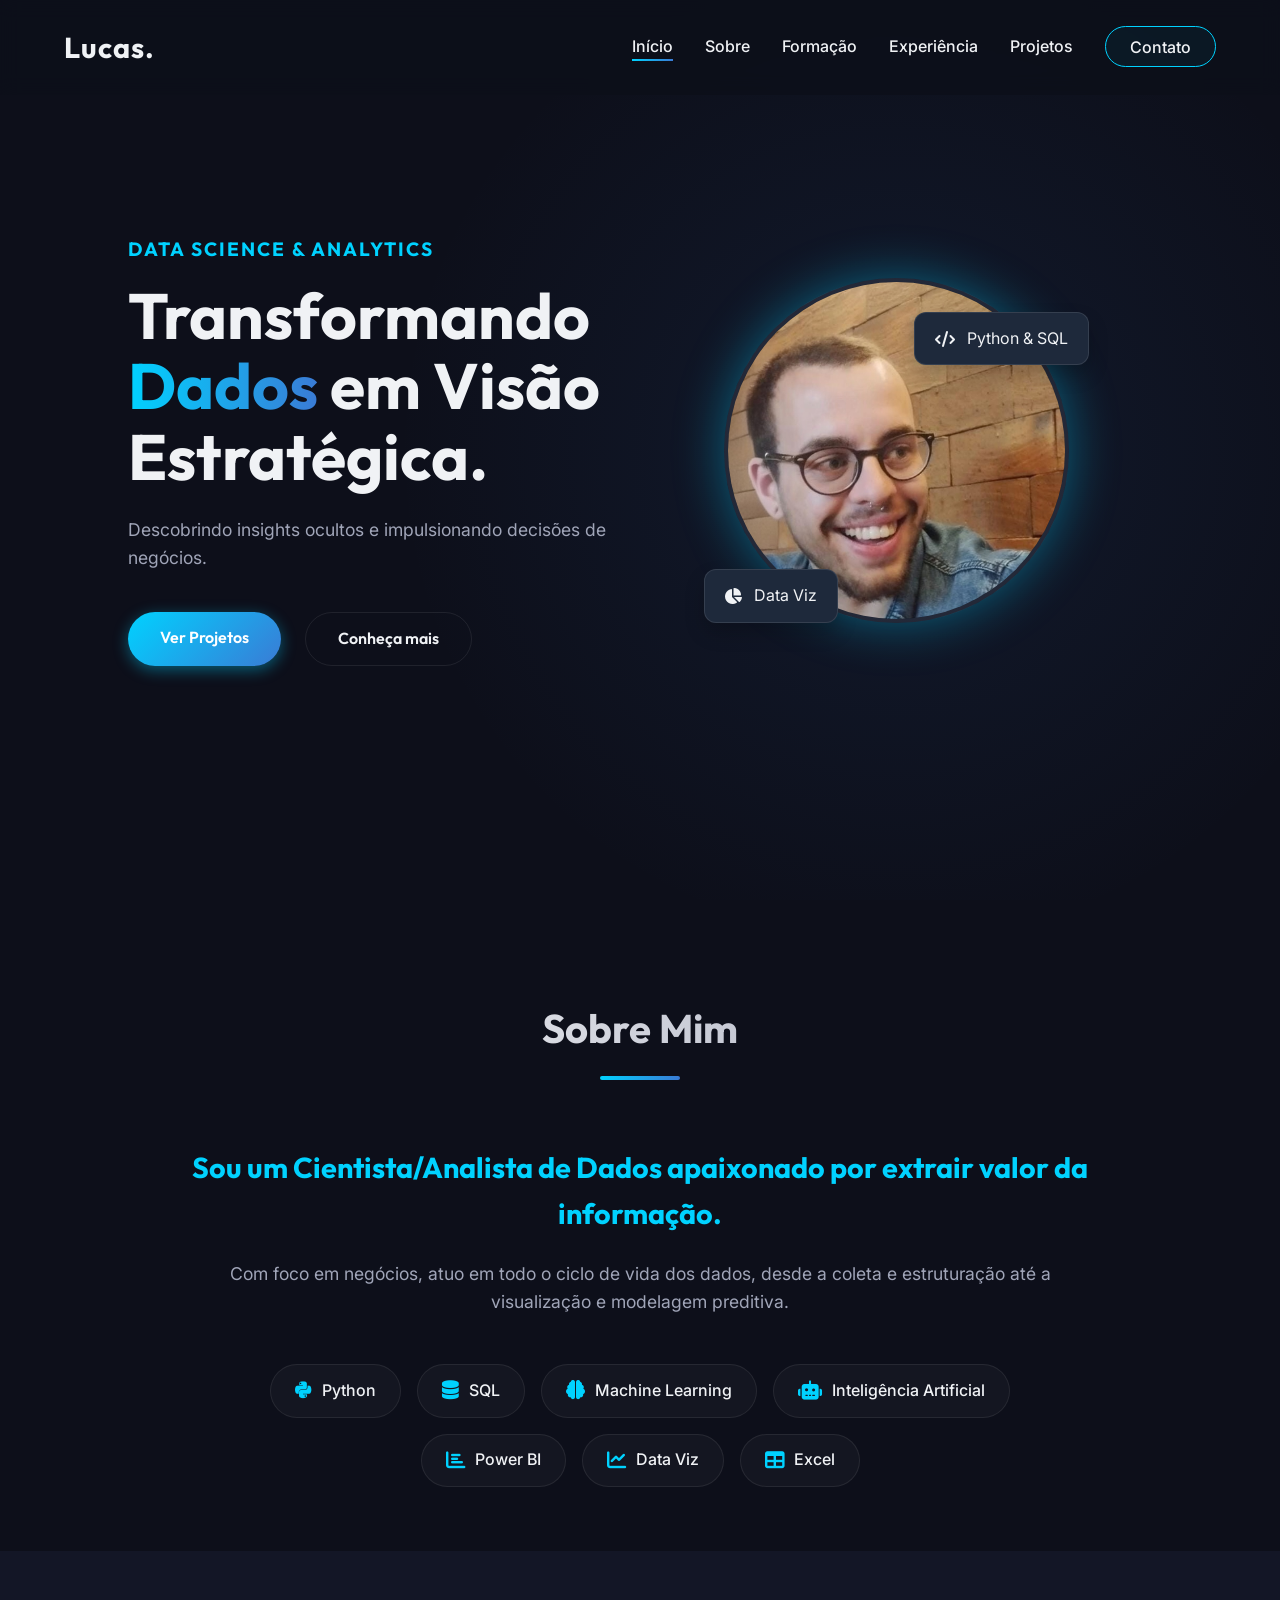
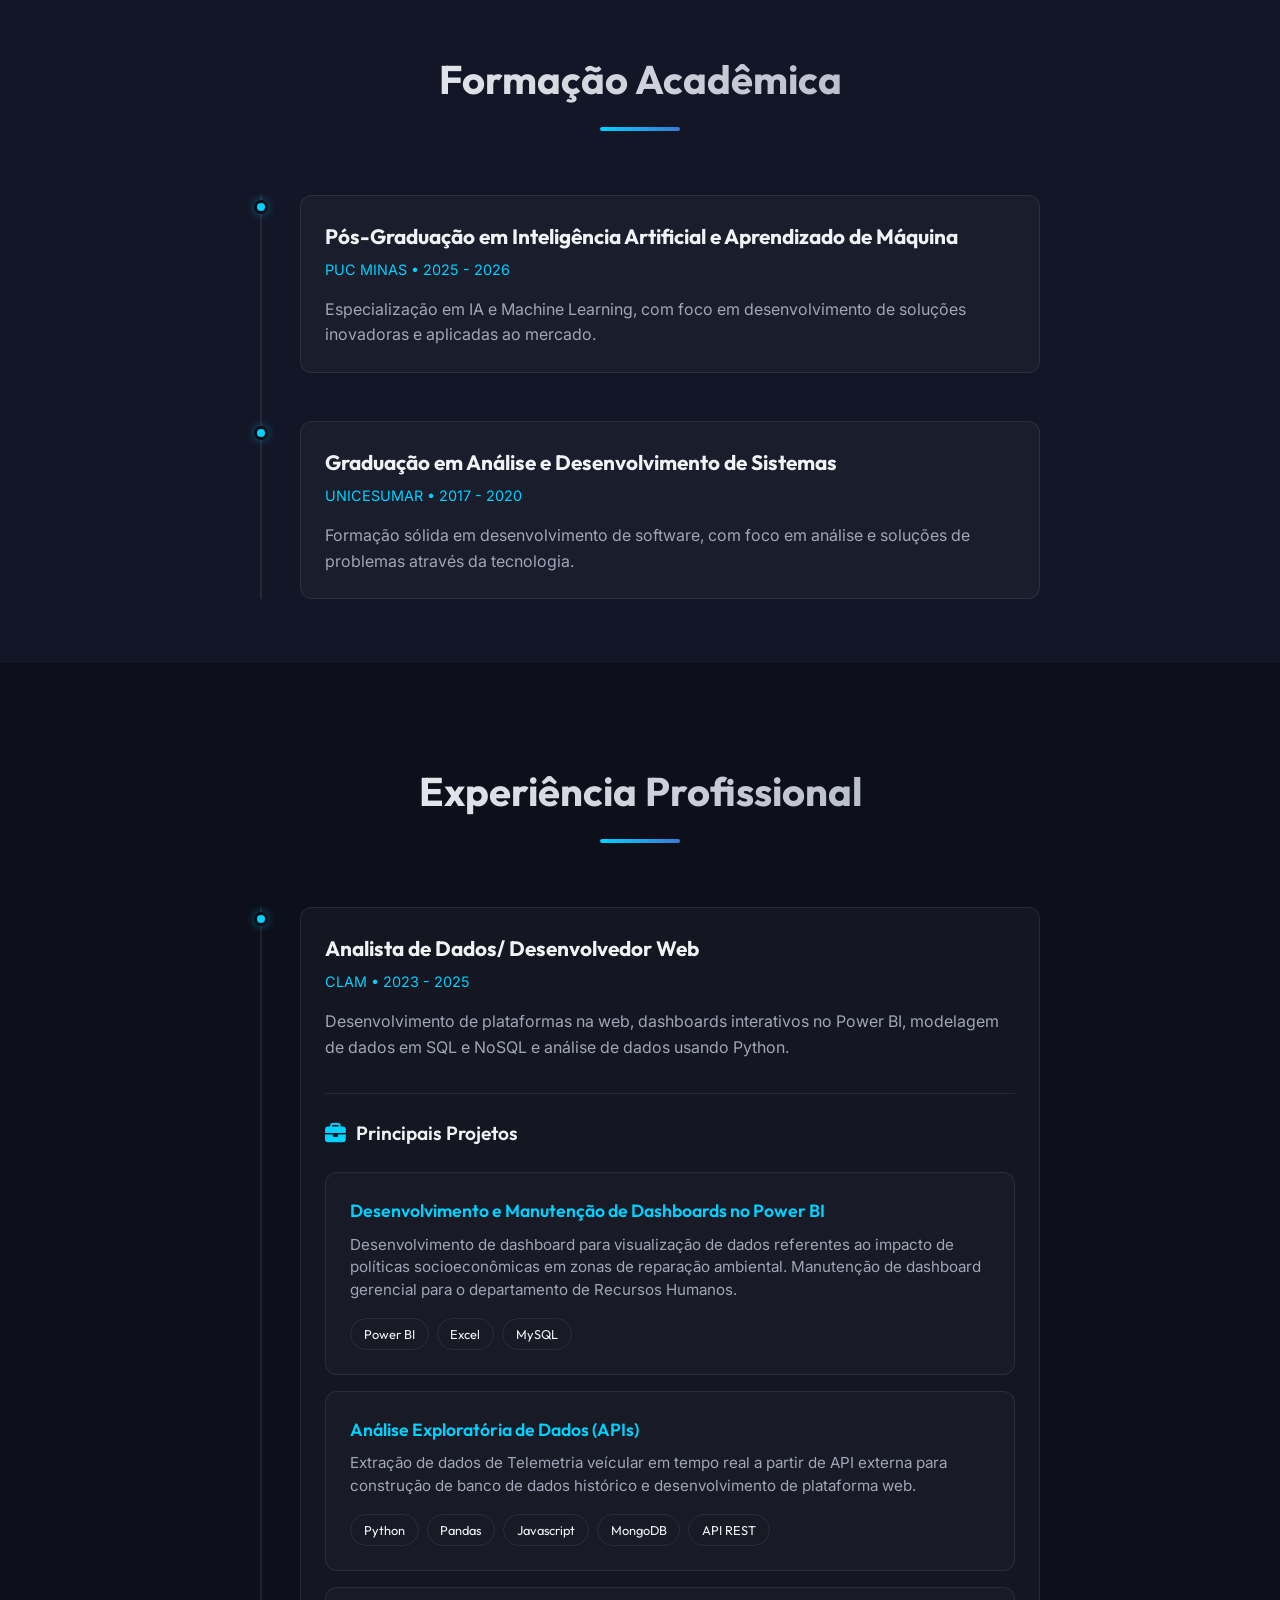
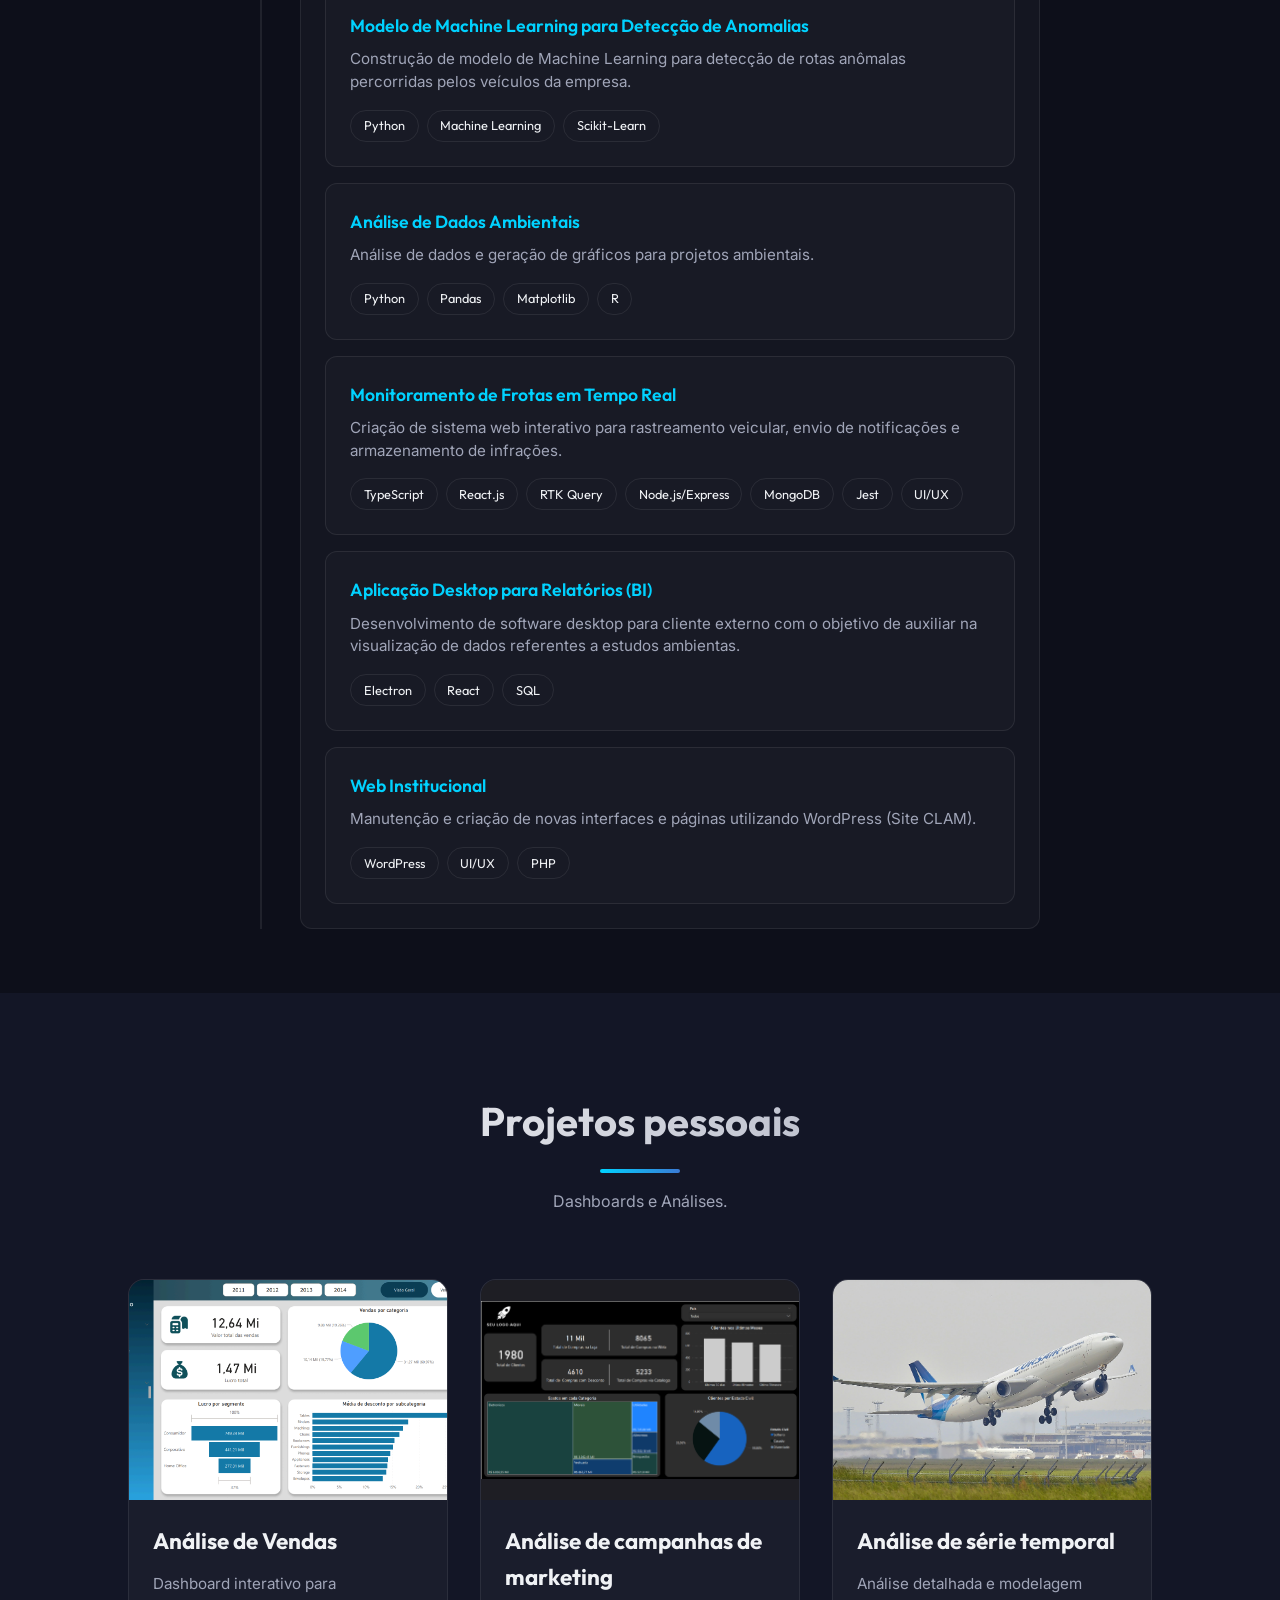
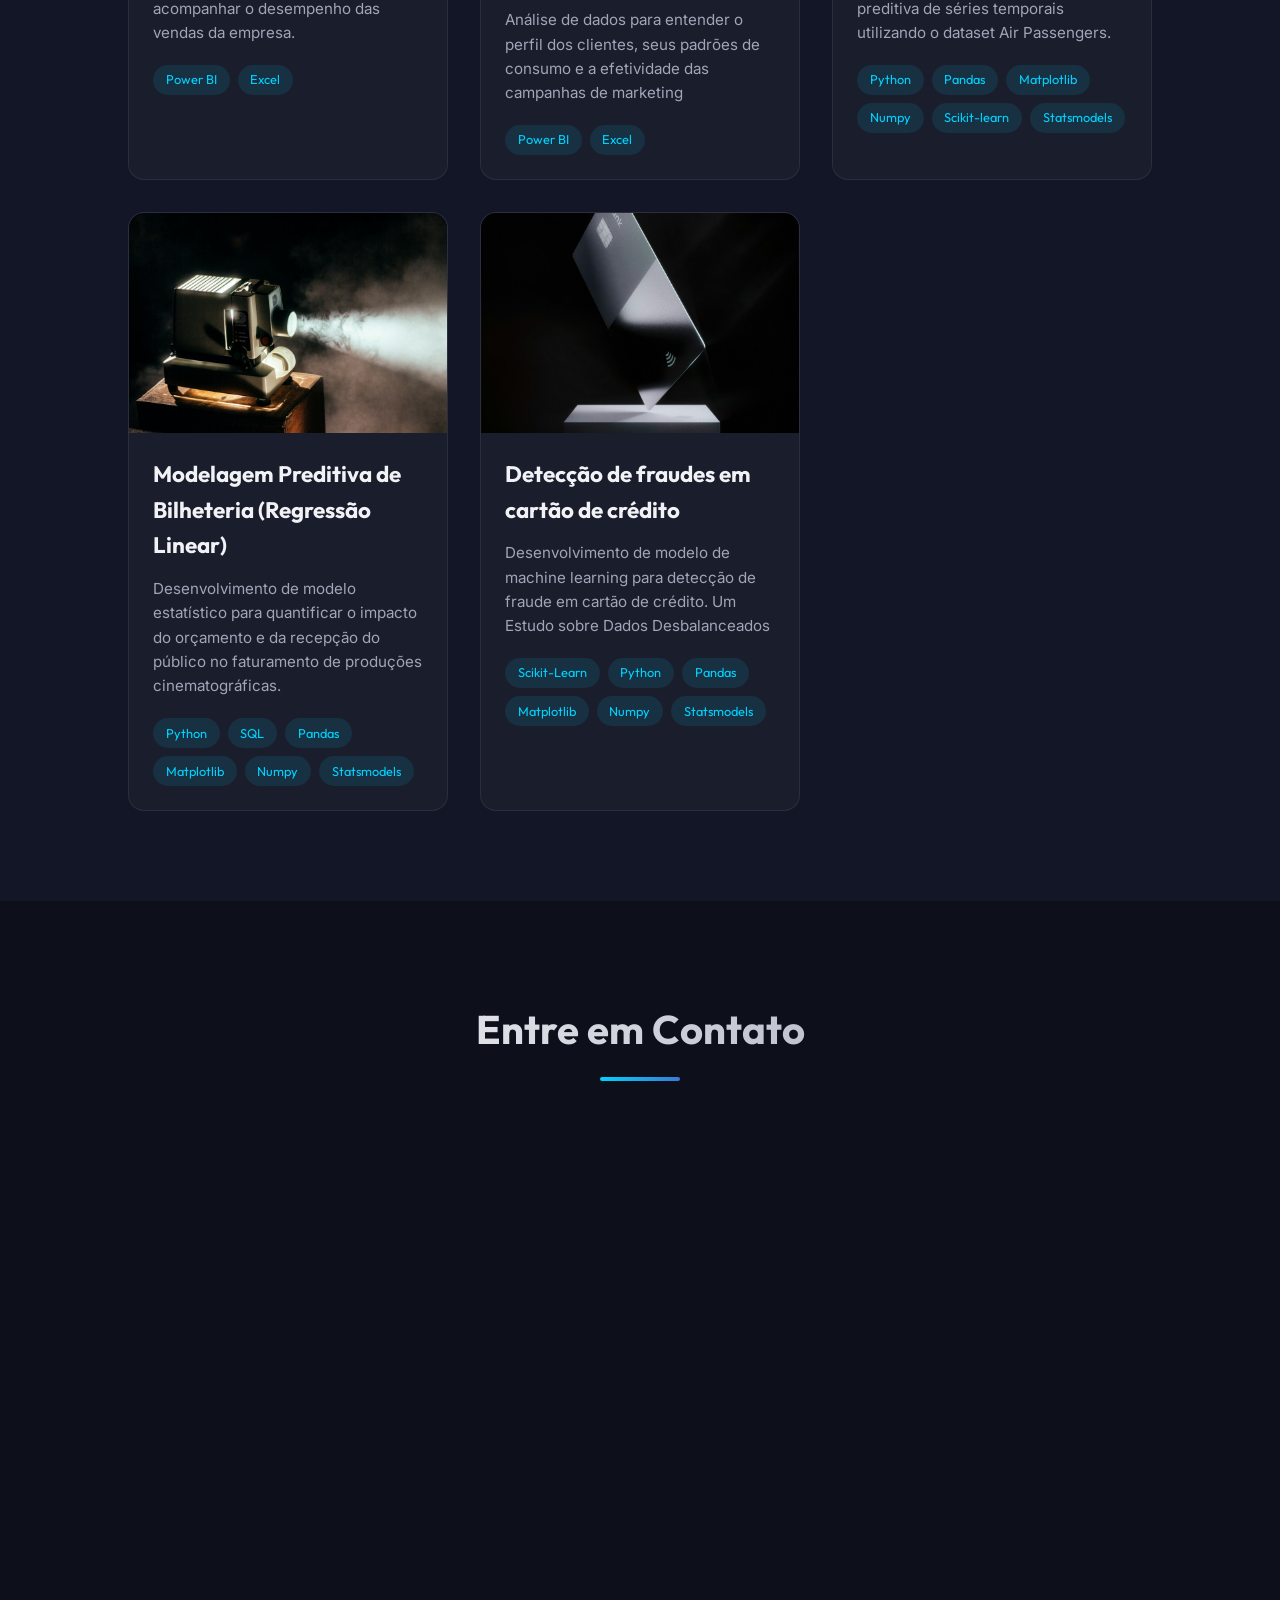
==== commit fe060051: "Desrevendo melhor o projeto" ====
--- a/index.html
+++ b/index.html
@@ -134,21 +134,28 @@
                             </div>
                             <div class="ep-list">
                                 <div class="ep-card">
-                                    <h5 class="ep-title">Desenvolvimento de Dashboards para Cliente Externo</h5>
-                                    <p class="ep-desc">Desenvolvimento de Dashboards no Power BI para cliente externo.
+                                    <h5 class="ep-title">Desenvolvimento e Manutenção de Dashboards no Power BI</h5>
+                                    <p class="ep-desc">Desenvolvimento de dashboard para visualização de
+                                        dados referentes ao impacto de políticas socioeconômicas em zonas de reparação
+                                        ambiental.
+                                        Manutenção de dashboard gerencial para o departamento de Recursos Humanos.
                                     </p>
                                     <div class="ep-tags">
                                         <span>Power BI</span>
                                         <span>Excel</span>
+                                        <span>MySQL</span>
                                     </div>
                                 </div>
                                 <div class="ep-card">
                                     <h5 class="ep-title">Análise Exploratória de Dados (APIs)</h5>
-                                    <p class="ep-desc">Análise Exploratória de Dados extraindo dados a partir de APIs
-                                        externas.</p>
+                                    <p class="ep-desc">Extração de dados de Telemetria veícular em
+                                        tempo real a partir de API externa para construção de banco de dados histórico e
+                                        desenvolvimento de plataforma web.</p>
                                     <div class="ep-tags">
                                         <span>Python</span>
                                         <span>Pandas</span>
+                                        <span>Javascript</span>
+                                        <span>MongoDB</span>
                                         <span>API REST</span>
                                     </div>
                                 </div>
@@ -170,11 +177,13 @@
                                         <span>Python</span>
                                         <span>Pandas</span>
                                         <span>Matplotlib</span>
+                                        <span>R</span>
                                     </div>
                                 </div>
                                 <div class="ep-card">
                                     <h5 class="ep-title">Monitoramento de Frotas em Tempo Real</h5>
-                                    <p class="ep-desc">Criação de sistema interativo para rastreamento veicular, envio
+                                    <p class="ep-desc">Criação de sistema web interativo para rastreamento veicular,
+                                        envio
                                         de notificações e armazenamento de infrações.</p>
                                     <div class="ep-tags">
                                         <span>TypeScript</span>
@@ -183,12 +192,14 @@
                                         <span>Node.js/Express</span>
                                         <span>MongoDB</span>
                                         <span>Jest</span>
+                                        <span>UI/UX</span>
                                     </div>
                                 </div>
                                 <div class="ep-card">
                                     <h5 class="ep-title">Aplicação Desktop para Relatórios (BI)</h5>
-                                    <p class="ep-desc">Desenvolvimento de software desktop para visualização de dados e
-                                        estudos estratégicos.</p>
+                                    <p class="ep-desc">Desenvolvimento de software desktop para cliente externo com o
+                                        objetivo de auxiliar na visualização de dados referentes a estudos ambientas.
+                                    </p>
                                     <div class="ep-tags">
                                         <span>Electron</span>
                                         <span>React</span>
@@ -201,6 +212,8 @@
                                         WordPress (Site CLAM).</p>
                                     <div class="ep-tags">
                                         <span>WordPress</span>
+                                        <span>UI/UX</span>
+                                        <Span>PHP</Span>
                                     </div>
                                 </div>
                             </div>
